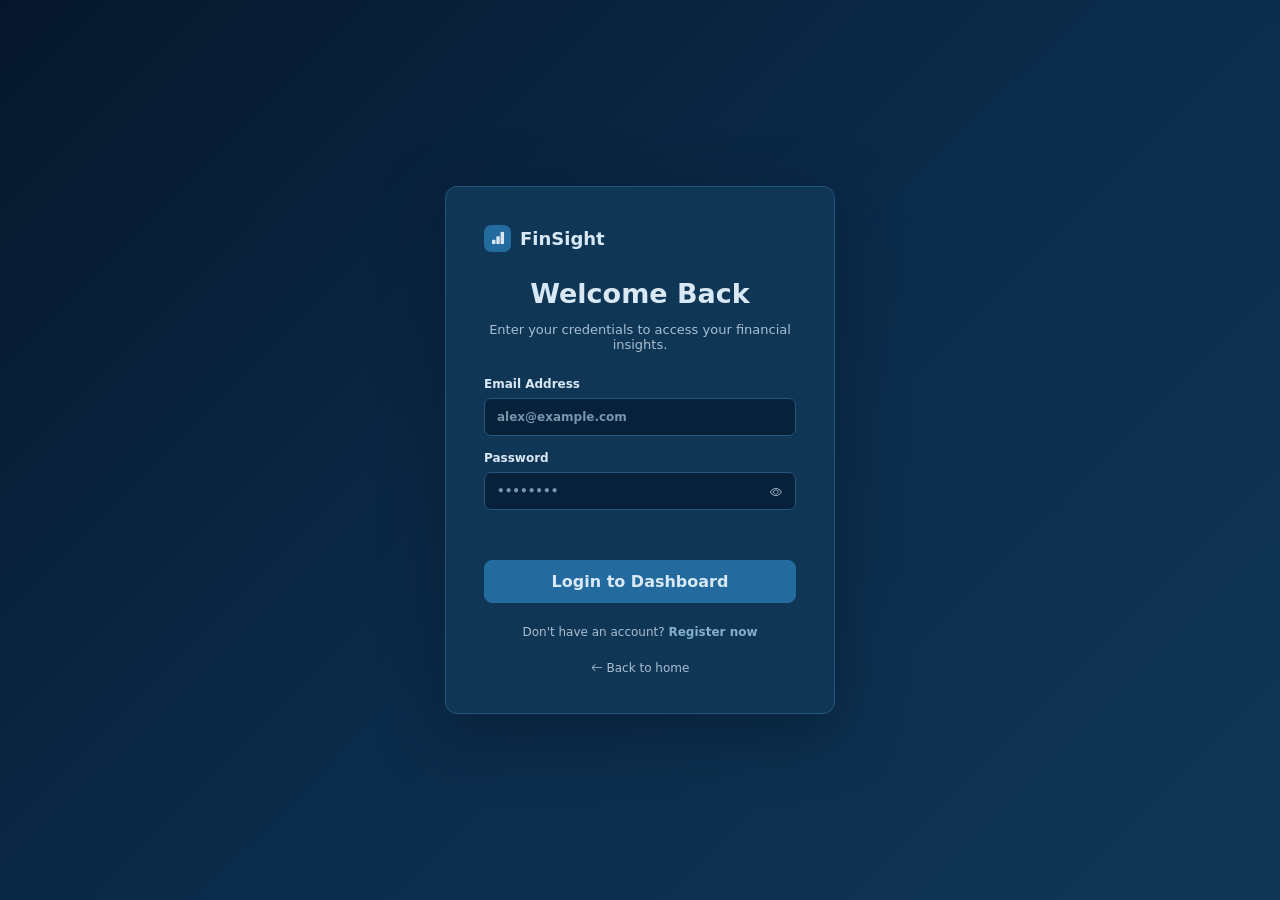
==== backend/src/main/resources/static/alerts.html @ 27ffef24 "Initial FinSight Project" ====
<!DOCTYPE html>
<!-- FinSight File Notes: Defines the alerts page. -->
<html lang="en">
<head><meta charset="UTF-8"><meta name="viewport" content="width=device-width, initial-scale=1.0"><title>Alerts | FinSight</title>
<link rel="stylesheet" href="https://cdn.jsdelivr.net/npm/bootstrap-icons@1.11.3/font/bootstrap-icons.min.css"><link rel="stylesheet" href="css/style.css"><link rel="stylesheet" href="css/responsive.css"></head>
<body class="app-page"><div id="appShell"></div><main class="app-main">
<div class="page-title-row"><div><span class="eyebrow">MONITORING</span><h1>Financial Alerts</h1><p>Important events detected by FinSight's monitoring agent.</p></div><button id="readAllAlerts" class="btn btn-light">Mark all as read</button></div>
<section id="alertPageList" class="alert-list"></section>
</main><div id="robotAlertMount"></div><script src="js/api.js"></script><script src="js/common.js"></script><script src="js/user-guide.js"></script><script src="js/alerts.js"></script><script>document.addEventListener("DOMContentLoaded",()=>window.FinSightAlerts?.initPage());</script></body></html>
---- backend/src/main/resources/static/css/style.css ----
/* FinSight File Notes: Contains the visual styling and responsive layout rules used by the FinSight web interface. */
:root{
  --ink:#171717;--muted:#777;--line:#e7e7e7;--soft:#f7f7f7;--purple:#2b7db5;
  --purple-dark:#236b9f;--white:#d9e8f5;--danger:#b42318;--warning:#b54708;--success:#027a48;
  --sidebar:250px;--radius:14px;
}
*{box-sizing:border-box}html{scroll-behavior:smooth}body{margin:0;font-family:Inter,ui-sans-serif,system-ui,-apple-system,BlinkMacSystemFont,"Segoe UI",sans-serif;color:var(--ink);background:#d9e8f5}a{text-decoration:none;color:inherit}button,input,select{font:inherit}button{cursor:pointer}
.brand{display:inline-flex;align-items:center;gap:9px;font-weight:800;font-size:18px}.brand.centered{justify-content:center;margin-bottom:22px}.brand-mark{display:grid;place-items:center;width:27px;height:27px;border-radius:7px;background:var(--ink);color:#d9e8f5;font-size:14px}
.btn{border:1px solid var(--line);border-radius:8px;padding:11px 17px;display:inline-flex;align-items:center;justify-content:center;gap:8px;font-weight:650;transition:.18s}.btn-dark{background:#171717;color:#d9e8f5;border-color:#171717}.btn-dark:hover{background:#333}.btn-light{background:#d9e8f5;color:#222}.btn-light:hover{background:#f5f5f5}.btn-sm{padding:7px 12px}.btn.full{width:100%}.text-link{font-weight:650;font-size:13px}.text-link:hover{text-decoration:underline}.muted{color:var(--muted)!important}.eyebrow{font-size:10px;letter-spacing:.12em;font-weight:800;color:#8b8b8b}
.landing-nav{height:70px;border-bottom:1px solid var(--line);display:flex;align-items:center;justify-content:space-between;padding:0 6%;position:sticky;top:0;background:rgba(255,255,255,.96);z-index:5}.landing-nav nav{display:flex;gap:26px;align-items:center;font-size:13px}.landing-nav nav>a:not(.btn):hover{text-decoration:underline}
.hero-section{max-width:1180px;margin:0 auto;padding:105px 30px 90px;display:grid;grid-template-columns:1fr 1fr;gap:70px;align-items:center}.hero-copy h1{font-size:60px;line-height:.98;letter-spacing:-.05em;margin:18px 0}.hero-copy h1 span{color:#2b7db5}.hero-copy p{max-width:560px;color:#666;font-size:16px;line-height:1.7}.hero-actions{display:flex;gap:18px;align-items:center;margin-top:28px}.hero-visual{display:flex;justify-content:center}.hero-preview{width:min(480px,100%);height:350px;border:1px solid #ddd;border-radius:20px;padding:25px;box-shadow:0 18px 55px rgba(0,0,0,.08);background:linear-gradient(180deg,#d9e8f5,#fafafa)}.preview-top{display:flex;justify-content:space-between;font-weight:800}.preview-dot{width:26px;height:26px;border-radius:50%;background:var(--purple)}.preview-line{height:9px;background:#ececec;border-radius:8px;margin:24px 0}.preview-line.wide{width:80%}.preview-grid{display:grid;grid-template-columns:repeat(3,1fr);gap:10px}.preview-card{border:1px solid #eee;border-radius:12px;padding:14px}.preview-card small{display:block;color:#999;font-size:10px}.preview-card strong{display:block;margin-top:8px;font-size:14px}.preview-chart{height:135px;margin-top:20px;border-bottom:2px solid #ddd;background:linear-gradient(165deg,transparent 48%,#222 49%,#222 51%,transparent 52%),linear-gradient(18deg,transparent 48%,#999 49%,#999 51%,transparent 52%);opacity:.45}
.section-block{padding:80px 6%;max-width:1280px;margin:auto}.light-section{max-width:none;background:#fafafa}.section-heading{max-width:650px;margin-bottom:34px}.section-heading h2{font-size:36px;letter-spacing:-.03em;margin:10px 0}.feature-grid,.steps-grid{display:grid;grid-template-columns:repeat(3,1fr);gap:18px}.feature-card,.step{border:1px solid var(--line);border-radius:14px;padding:28px;background:#d9e8f5}.feature-card i{font-size:22px}.feature-card h3,.step h3{margin:28px 0 8px}.feature-card p,.step p{color:#777;line-height:1.6;font-size:14px}.steps-grid{grid-template-columns:repeat(4,1fr)}.step span{font-weight:800;color:#999}.landing-footer{border-top:1px solid var(--line);padding:25px 6%;display:flex;justify-content:space-between;color:#888;font-size:12px}
.auth-page{min-height:100vh;background:#d9e8f5;display:grid;place-items:center}.auth-shell{width:100%;max-width:440px;padding:25px}.auth-card{border:1px solid var(--line);border-radius:12px;padding:38px;background:#d9e8f5}.auth-card h1{text-align:center;font-size:27px;margin:4px 0 8px}.auth-card>.muted{text-align:center;font-size:13px;margin-bottom:25px}.auth-card form{display:grid;gap:15px}.auth-card label,.form-stack label{display:grid;gap:7px;font-size:12px;font-weight:700}.auth-card input,.form-stack input,.form-stack select,.auth-card select{border:1px solid #ddd;border-radius:7px;padding:11px 12px;outline:none;background:#d9e8f5}.auth-card input:focus,.form-stack input:focus,.form-stack select:focus{border-color:#999;box-shadow:0 0 0 3px #f2f2f2}.password-wrap{position:relative}.password-wrap input{width:100%;padding-right:40px}.icon-btn{position:absolute;right:7px;top:6px;border:0;background:none;padding:7px;color:#777}.form-message{min-height:20px;font-size:12px;color:var(--danger)}.form-message.success{color:var(--success)}.auth-switch{text-align:center;font-size:12px;color:#777;margin:22px 0}.auth-switch a{font-weight:700;color:#222}.back-link{display:block;text-align:center;color:#777;font-size:12px}.legal-note{display:block;text-align:center;color:#aaa;line-height:1.5}
.app-page{background:#fafafa}.app-page .app-main{margin-left:var(--sidebar);padding:38px 42px 80px;min-height:100vh}.sidebar{position:fixed;left:0;top:0;bottom:0;width:var(--sidebar);background:#d9e8f5;border-right:1px solid var(--line);padding:24px 16px;z-index:20;display:flex;flex-direction:column}.sidebar-nav{margin-top:38px;display:grid;gap:5px}.sidebar-nav a{display:flex;align-items:center;gap:11px;padding:10px 11px;border-radius:7px;font-size:12px;color:#666}.sidebar-nav a:hover,.sidebar-nav a.active{background:#171717;color:#d9e8f5}.sidebar-bottom{margin-top:auto;display:grid;gap:8px}.sidebar-bottom button{border:0;background:none;text-align:left;color:#666;padding:10px;font-size:12px}.page-title-row{display:flex;align-items:flex-start;justify-content:space-between;gap:20px;margin-bottom:28px}.page-title-row h1{font-size:30px;letter-spacing:-.03em;margin:8px 0}.page-title-row p{margin:0;color:#777;font-size:13px}.setup-progress{width:190px;color:#888;font-size:10px}.setup-progress div{height:4px;background:#eee;border-radius:8px;margin-top:7px}.setup-progress b{display:block;width:33%;height:100%;background:#171717;border-radius:8px}
.metric-grid{display:grid;grid-template-columns:repeat(4,1fr);gap:14px;margin-bottom:18px}.metric-card{background:#d9e8f5;border:1px solid var(--line);border-radius:var(--radius);padding:19px}.metric-card span{display:block;color:#888;font-size:11px}.metric-card strong{display:block;font-size:23px;letter-spacing:-.02em;margin:9px 0}.metric-card small{font-size:10px;color:#aaa}.metric-grid.compact .metric-card strong{font-size:20px}
.dashboard-grid{display:grid;grid-template-columns:1fr 1fr;gap:18px;margin-bottom:18px}.report-grid{grid-template-columns:1.35fr .65fr}.panel{background:#d9e8f5;border:1px solid var(--line);border-radius:var(--radius);padding:21px;margin-bottom:18px}.panel-header{display:flex;justify-content:space-between;align-items:flex-start;gap:15px;margin-bottom:15px}.panel-header h2{font-size:16px;margin:0}.panel-header p{font-size:11px;margin:5px 0 0}.chart-wrap{height:270px}.donut-wrap{height:260px;display:flex;justify-content:center}.table-scroll{overflow:auto}table{width:100%;border-collapse:collapse;font-size:11px}th{text-align:left;color:#999;font-weight:650;border-bottom:1px solid var(--line);padding:10px}td{padding:12px 10px;border-bottom:1px solid #f0f0f0}.category-badge,.status-pill,.severity{display:inline-flex;padding:4px 7px;border-radius:999px;font-size:9px;font-weight:800;background:#f1f1f1}.status-pill.processing{color:#777}.status-pill.completed{color:var(--success);background:#ecfdf3}.status-pill.failed,.severity.critical{color:var(--danger);background:#fef3f2}.severity.high{color:#b54708;background:#163f60}.severity.medium{color:#b54708;background:#163f60}.severity.low{color:#667085;background:#f2f4f7}
.form-stack{max-width:920px}.form-section{display:grid;grid-template-columns:60px 1fr;gap:15px;background:#d9e8f5;border:1px solid var(--line);border-radius:var(--radius);padding:25px;margin-bottom:14px}.section-number{font-size:11px;font-weight:800;color:#aaa}.form-section h2{font-size:16px;margin:0 0 5px}.form-section p{font-size:12px;margin:0 0 20px}.form-grid{display:grid;grid-template-columns:1fr 1fr;gap:15px}.check-row{display:flex!important;grid-template-columns:none!important;align-items:flex-start;gap:10px;margin-top:18px}.check-row input{width:auto!important}.check-row small{display:block;color:#999;font-weight:400;margin-top:4px}.form-actions{display:flex;justify-content:flex-end;gap:10px;margin-top:18px}.upload-panel{background:#d9e8f5;border:1px solid var(--line);border-radius:var(--radius);padding:25px;margin-bottom:18px}.drop-zone{border:1px dashed #ccc;border-radius:12px;min-height:280px;display:grid;place-items:center;align-content:center;text-align:center;padding:30px}.drop-zone.dragover{background:#fafafa;border-color:#171717}.drop-zone>i{font-size:30px}.drop-zone h2{font-size:16px;margin:14px 0 5px}.drop-zone p{font-size:12px;color:#888;margin:3px}.file-button{margin-top:15px}.selected-file{font-weight:650!important;color:#222!important}.upload-info-grid{display:grid;grid-template-columns:repeat(3,1fr);gap:12px;margin-top:18px}.upload-info-grid div{background:#fafafa;border-radius:9px;padding:15px}.upload-info-grid span{display:block;color:#999;font-size:10px}.upload-info-grid strong{display:block;margin-top:5px;font-size:13px}
.progress-panel{background:#d9e8f5;border:1px solid var(--line);border-radius:var(--radius);padding:25px;margin-bottom:18px}.progress-heading{display:flex;justify-content:space-between;font-size:13px;margin-bottom:13px}.progress-bar{height:8px;background:#eee;border-radius:10px;overflow:hidden}.progress-bar b{display:block;width:0;height:100%;background:#171717;transition:width .5s}.progress-panel small{display:block;color:#999;font-size:9px;margin-top:11px;letter-spacing:.06em}.analysis-percent{font-size:30px;font-weight:800}.agent-grid{display:grid;grid-template-columns:repeat(3,1fr);gap:14px}.agent-card{background:#d9e8f5;border:1px solid var(--line);border-radius:12px;padding:18px;display:flex;gap:14px}.agent-card>i{font-size:18px}.agent-card h3{font-size:12px;margin:0 0 6px}.agent-card p{font-size:10px;color:#888;line-height:1.45;margin:0 0 12px}
.insight-list{display:grid;gap:10px}.insight-item{border-left:3px solid #171717;background:#fafafa;padding:13px 15px}.insight-item strong{display:block;font-size:12px}.insight-item p{font-size:11px;color:#777;margin:4px 0 0}.mini-list{display:grid;gap:9px}.mini-item{display:flex;gap:10px;padding:11px;border:1px solid #eee;border-radius:10px}.mini-item i{font-size:15px}.mini-item strong{font-size:11px}.mini-item p{font-size:10px;color:#777;margin:3px 0 0}
.subscription-list,.alert-list{display:grid;gap:10px}.subscription-item,.alert-item{display:flex;align-items:center;justify-content:space-between;gap:15px;border:1px solid #eee;border-radius:11px;padding:16px}.subscription-item .left,.alert-item .left{display:flex;gap:12px;align-items:center}.item-icon{width:34px;height:34px;border-radius:9px;background:#f4f4f4;display:grid;place-items:center}.subscription-item h3,.alert-item h3{font-size:12px;margin:0}.subscription-item p,.alert-item p{font-size:10px;color:#888;margin:4px 0 0}.item-value{text-align:right}.item-value strong{font-size:13px}.item-value small{display:block;color:#999;font-size:9px}
.recommendation-grid{display:grid;grid-template-columns:repeat(2,1fr);gap:15px}.recommendation-card{background:#d9e8f5;border:1px solid var(--line);border-radius:12px;padding:19px;min-height:145px;display:flex;flex-direction:column}.recommendation-card .top{display:flex;justify-content:space-between;gap:10px}.recommendation-card h3{font-size:13px;margin:13px 0 7px}.recommendation-card p{font-size:11px;color:#777;line-height:1.55;margin:0}.recommendation-card footer{margin-top:auto;padding-top:15px;color:#999;font-size:9px}
.robot-alert{position:fixed;right:25px;bottom:22px;width:285px;background:#d9e8f5;border:1px solid #ddd;border-radius:16px;box-shadow:0 16px 45px rgba(0,0,0,.15);z-index:50;padding:15px;display:flex;gap:12px;animation:robotIn .35s ease}.robot-avatar{width:43px;height:43px;flex:none;border-radius:13px;background:#171717;color:#d9e8f5;display:grid;place-items:center;font-size:21px}.robot-alert h3{font-size:12px;margin:2px 0 5px}.robot-alert p{font-size:10px;color:#777;margin:0 0 9px;line-height:1.4}.robot-actions{display:flex;gap:8px}.robot-actions button,.robot-actions a{font-size:9px;padding:6px 8px;border-radius:6px;border:1px solid #ddd;background:#d9e8f5;font-weight:700}.robot-actions a{background:#171717;color:#d9e8f5;border-color:#171717}.robot-close{position:absolute;right:8px;top:7px;border:0;background:none;color:#999}.robot-badge{position:absolute;right:-5px;top:-6px;background:#2b7db5;color:#d9e8f5;border-radius:999px;min-width:18px;height:18px;display:grid;place-items:center;font-size:9px;font-weight:800}
.guide-overlay{position:fixed;inset:0;background:rgba(0,0,0,.42);z-index:80;display:grid;place-items:center;padding:20px}.guide-modal{background:#d9e8f5;width:min(520px,100%);border-radius:16px;padding:27px}.guide-modal h2{margin:0 0 6px;font-size:20px}.guide-modal p{font-size:12px;color:#777;line-height:1.6}.guide-step{display:none}.guide-step.active{display:block}.guide-number{font-size:10px;color:#999;font-weight:800;letter-spacing:.1em}.guide-actions{display:flex;justify-content:space-between;margin-top:20px}.guide-actions button{border:1px solid #ddd;border-radius:7px;background:#d9e8f5;padding:9px 13px;font-weight:650}.guide-actions .primary{background:#171717;color:#d9e8f5;border-color:#171717}
@keyframes robotIn{from{opacity:0;transform:translateY(15px)}to{opacity:1;transform:none}}

.hidden{display:none!important}

/* Validation and setup improvements */
.field-help{font-size:10px;color:#999;font-weight:400;line-height:1.4}
.password-strength{margin-top:2px}.password-strength-top{display:flex;justify-content:space-between;align-items:center;margin-bottom:5px}.password-strength-top small{font-size:10px;color:#999}.password-strength-top strong{font-size:10px}.password-strength-track{height:5px;background:#eee;border-radius:999px;overflow:hidden}.password-strength-track b{display:block;width:0;height:100%;background:#171717;transition:width .2s}.password-requirements{display:grid;grid-template-columns:1fr 1fr;gap:5px 10px;margin-top:8px}.password-requirements span{font-size:10px;color:#999;font-weight:500}.password-requirements span.valid{color:var(--success)}.password-requirements i{margin-right:4px}.profile-section>p{font-size:11px;margin:-5px 0 16px}.setup-lock-note{display:flex;gap:8px;align-items:flex-start;padding:10px;color:#999;font-size:10px;line-height:1.45;border-top:1px solid #eee;border-bottom:1px solid #eee;margin-bottom:8px}.setup-lock-note i{margin-top:2px}.route-checking .app-main{visibility:hidden}.route-checking .sidebar{visibility:hidden}.file-validation{display:grid;grid-template-columns:repeat(3,1fr);gap:9px;margin-top:14px}.validation-check{display:grid;grid-template-columns:auto 1fr;column-gap:8px;align-items:center;border:1px solid #eee;border-radius:9px;padding:10px;background:#fafafa}.validation-check i{grid-row:span 2;color:#999}.validation-check span{font-size:10px;color:#777}.validation-check strong{font-size:10px;color:#999;font-weight:700}.validation-check.valid{border-color:#ccebd9;background:#f4fcf7}.validation-check.valid i,.validation-check.valid strong{color:var(--success)}.validation-check.invalid{border-color:#f1cccc;background:#163f60}.validation-check.invalid i,.validation-check.invalid strong{color:var(--danger)}.validation-check.pending strong{color:#777}.btn:disabled{opacity:.55;cursor:not-allowed}
.guide-modal{max-height:calc(100vh - 40px);overflow:auto}.guide-field{display:inline-flex;background:#f4f4f4;border-radius:999px;padding:6px 9px;margin:4px 0 12px;font-size:10px;font-weight:800;color:#555}.guide-tip{display:flex;gap:8px;align-items:flex-start;background:#fafafa;border:1px solid #eee;border-radius:10px;padding:11px;font-size:10px;color:#666;line-height:1.5}.guide-tip i{color:var(--purple);margin-top:1px}.guide-modal p{margin:0 0 12px}

.analysis-hidden{display:none!important}.analysis-pending-panel{margin-top:20px}.analysis-pending-panel h2{margin:4px 0 8px}.analysis-pending-panel .muted{margin:0;line-height:1.6}

:root{--accent:#2b7db5;--accent-dark:#236b9f;--accent-soft:#163f60}
.sidebar-nav a:hover,.sidebar-nav a.active{background:var(--accent);color:#d9e8f5}.btn-dark{background:var(--accent);border-color:var(--accent)}.btn-dark:hover{background:var(--accent-dark);border-color:var(--accent-dark)}.text-link,.auth-switch a,.hero-copy h1 span{color:var(--accent)}.auth-card input:focus,.form-stack input:focus,.form-stack select:focus{border-color:var(--accent);box-shadow:0 0 0 3px var(--accent-soft)}.drop-zone.dragover{background:var(--accent-soft);border-color:var(--accent)}.progress-bar b{background:var(--accent)}
.robot-alert{position:fixed;right:24px;bottom:24px;width:min(390px,calc(100vw - 32px));display:flex;gap:12px;align-items:flex-start;background:#d9e8f5;border:1px solid #ddd;border-radius:16px;padding:16px;box-shadow:0 18px 60px rgba(0,0,0,.2);z-index:7000}.robot-avatar{width:42px;height:42px;flex:0 0 42px;border-radius:50%;display:grid;place-items:center;background:var(--accent-soft);color:var(--accent);font-size:20px}.robot-copy h3{font-size:14px;margin:1px 0 4px}.robot-copy p{font-size:11px;color:#777;margin:0 0 10px}.robot-actions{display:flex;gap:14px;align-items:center}.robot-actions a{font-size:11px;font-weight:800;color:var(--accent)}.robot-actions button{border:0;background:none;padding:0;font-size:11px;color:#777}.robot-close{position:absolute;right:8px;top:6px;border:0;background:none;color:#888;font-size:20px;line-height:1}.robot-badge{position:absolute;right:10px;top:-8px;min-width:21px;height:21px;border-radius:50%;display:grid;place-items:center;background:var(--danger);color:#d9e8f5;font-size:9px;font-weight:800}

/* FinSight dark-blue and light-blue interface */
:root{--app-navy:#08264a;--app-blue:#dff0ff;--app-blue-strong:#b9dcfb;--panel-blue:#f7fbff;--ink:#10243e;--muted:#5f7187;--line:#cfe0ef;--soft:#eef7ff;--accent:#2563eb;--accent-dark:#1d4ed8;--accent-soft:#eaf3ff}
body{background:#dff0ff;color:var(--ink)}
body.app-page{background:linear-gradient(135deg,#08264a 0%,#0e3a68 34%,#b9dcfb 100%);background-attachment:fixed}
.app-page .app-main{background:linear-gradient(180deg,rgba(223,240,255,.94),rgba(241,248,255,.98));border-top-left-radius:28px;min-height:100vh}
.sidebar{background:linear-gradient(180deg,#061d3a 0%,#0b3158 100%);border-right:1px solid #174a78;box-shadow:8px 0 28px rgba(3,23,45,.18)}
.sidebar .brand{color:#d9e8f5}.sidebar .brand-mark{background:#dff0ff;color:#08264a}
.sidebar-nav a{color:#c9def3}.sidebar-nav a:hover,.sidebar-nav a.active{background:#1d5fa8;color:#d9e8f5}
.sidebar-bottom button{color:#c9def3}.sidebar-bottom button:hover{color:#d9e8f5}
.metric-card,.panel,.form-section,.upload-panel{background:rgba(255,255,255,.96);border-color:#cfe0ef;box-shadow:0 8px 24px rgba(8,38,74,.07)}
.page-title-row p,.panel-header p{color:#5f7187}.eyebrow{color:#35658d}
.btn-dark{background:#145aa3;border-color:#145aa3}.btn-dark:hover{background:#0d467f;border-color:#0d467f}.btn-light{background:#f7fbff;color:#163b61;border-color:#b9d4ea}.btn-light:hover{background:#e5f3ff}
.text-link,.auth-switch a,.hero-copy h1 span{color:#145aa3}
.auth-page{background:linear-gradient(135deg,#08264a,#b9dcfb)}
.auth-card{background:rgba(255,255,255,.97);border-color:#cfe0ef;box-shadow:0 18px 60px rgba(4,27,52,.22)}
.guide-overlay{position:fixed;inset:0;background:rgba(3,25,50,.58);z-index:8000;display:grid;place-items:center;padding:20px}
.guide-modal{background:#fafdff;width:min(560px,100%);border:1px solid #b9d4ea;border-radius:18px;padding:25px;box-shadow:0 24px 70px rgba(3,25,50,.3);max-height:calc(100vh - 40px);overflow:auto}
.guide-header{display:flex;justify-content:space-between;gap:20px;align-items:flex-start}.guide-header h2{margin:7px 0 0;font-size:21px;line-height:1.25}.guide-close{border:0;background:transparent;color:#5f7187;font-size:24px;line-height:1;padding:0 3px}.guide-close:hover{color:#0b3158}
.guide-progress{display:flex;gap:6px;margin:20px 0 17px}.guide-progress span{height:5px;flex:1;border-radius:999px;background:#cfe0ef}.guide-progress span.active{background:#145aa3}.guide-description{font-size:13px;line-height:1.7;color:#526a82;margin:0 0 15px}.guide-tip{display:flex;gap:9px;align-items:flex-start;background:#eaf4ff;border:1px solid #c8e0f5;border-radius:11px;padding:12px;font-size:11px;color:#46627e;line-height:1.5}.guide-tip i{color:#145aa3;margin-top:1px}.guide-actions{display:flex;justify-content:space-between;align-items:center;gap:12px;margin-top:22px}.guide-actions>div{display:flex;gap:8px}.guide-actions button{border:1px solid #b9d4ea;border-radius:8px;background:#d9e8f5;color:#244765;padding:9px 14px;font-weight:650}.guide-actions button:disabled{opacity:.45;cursor:not-allowed}.guide-actions .primary{background:#145aa3;color:#d9e8f5;border-color:#145aa3}.guide-actions .primary:hover{background:#0d467f}.guide-actions .secondary:hover{background:#edf7ff}
.robot-alert{border-color:#b9d4ea;background:#fafdff;box-shadow:0 18px 60px rgba(3,25,50,.22)}.robot-avatar{background:#e4f2ff;color:#145aa3}.robot-actions a{color:#145aa3}.robot-actions a:hover{text-decoration:underline}
@media(max-width:700px){.app-page .app-main{border-top-left-radius:20px}.guide-modal{padding:21px}.guide-actions{align-items:stretch}.guide-actions>div{flex-wrap:wrap;justify-content:flex-end}}

/* ============================================================
   FinSight Final Dark-Blue Interface
   No sky-blue, purple, white or black UI backgrounds.
   ============================================================ */
:root{
  --navy-950:#06172b;
  --navy-900:#08213b;
  --navy-850:#0b2b4a;
  --navy-800:#103656;
  --blue-700:#1b527d;
  --blue-600:#236b9f;
  --blue-500:#2b7db5;
  --blue-300:#82afd0;
  --blue-100:#d4e5f2;
  --text-main:#d9e8f5;
  --text-soft:#a8bfd2;
  --border-blue:#24557a;
  --accent:#2b7db5;
  --accent-dark:#236b9f;
  --accent-soft:#163f60;
  --ink:#d9e8f5;
  --muted:#a8bfd2;
  --line:#24557a;
  --soft:#103656;
}

html,body{background:var(--navy-900)!important;color:var(--text-main)!important}
body{min-height:100vh}

/* Landing / front page */
.landing-page{background:linear-gradient(135deg,var(--navy-950) 0%,var(--navy-900) 52%,var(--navy-800) 100%)!important;color:var(--text-main)!important}
.landing-nav{background:var(--navy-950)!important;border-bottom:1px solid var(--border-blue)!important;color:var(--text-main)!important}
.landing-nav nav>a:not(.btn){color:var(--text-soft)!important}
.landing-nav nav>a:not(.btn):hover{color:var(--text-main)!important}
.brand{color:var(--text-main)!important}
.brand-mark{background:var(--blue-600)!important;color:var(--text-main)!important}
.hero-section{color:var(--text-main)}
.hero-copy h1{color:var(--text-main)!important}
.hero-copy h1 span{color:var(--blue-300)!important}
.hero-copy p,.section-heading p,.feature-card p,.step p{color:var(--text-soft)!important}
.eyebrow{color:var(--blue-300)!important}
.hero-preview{background:linear-gradient(145deg,var(--navy-850),var(--navy-800))!important;border-color:var(--border-blue)!important;box-shadow:0 18px 55px rgba(6,23,43,.5)!important}
.preview-top,.preview-card strong{color:var(--text-main)!important}
.preview-card{background:var(--navy-900)!important;border-color:var(--border-blue)!important}
.preview-card small{color:var(--text-soft)!important}
.preview-line{background:var(--blue-700)!important}
.preview-dot{background:var(--blue-500)!important}
.preview-chart{border-bottom-color:var(--blue-500)!important}
.section-block{background:transparent!important;color:var(--text-main)!important}
.light-section{background:var(--navy-850)!important}
.feature-card,.step{background:var(--navy-800)!important;border-color:var(--border-blue)!important;color:var(--text-main)!important}
.feature-card h3,.step h3{color:var(--text-main)!important}
.feature-card i{color:var(--blue-300)!important}
.landing-footer{background:var(--navy-950)!important;border-top-color:var(--border-blue)!important;color:var(--text-soft)!important}

/* Authentication */
.auth-page{background:linear-gradient(135deg,var(--navy-950),var(--navy-850),var(--navy-800))!important;color:var(--text-main)!important}
.auth-card{background:var(--navy-800)!important;border-color:var(--border-blue)!important;box-shadow:0 18px 60px rgba(6,23,43,.55)!important;color:var(--text-main)!important}
.auth-card h1{color:var(--text-main)!important}
.auth-card>.muted,.auth-switch,.legal-note,.back-link{color:var(--text-soft)!important}
.auth-card label,.form-stack label{color:var(--text-main)!important}
.auth-card input,.form-stack input,.form-stack select,.auth-card select{background:var(--navy-900)!important;color:var(--text-main)!important;border-color:var(--border-blue)!important}
.auth-card input::placeholder,.form-stack input::placeholder{color:#7895ad!important}
.icon-btn{color:var(--text-soft)!important}
.btn-dark{background:var(--blue-600)!important;border-color:var(--blue-600)!important;color:var(--text-main)!important}
.btn-dark:hover{background:var(--blue-700)!important;border-color:var(--blue-700)!important}
.btn-light{background:var(--navy-850)!important;color:var(--text-main)!important;border-color:var(--border-blue)!important}
.btn-light:hover{background:var(--navy-800)!important}
.text-link,.auth-switch a{color:var(--blue-300)!important}

/* Application shell */
body.app-page{background:linear-gradient(135deg,var(--navy-950) 0%,var(--navy-900) 45%,var(--navy-850) 100%)!important;background-attachment:fixed!important}
.app-page .app-main{background:linear-gradient(180deg,var(--navy-900),var(--navy-850))!important;color:var(--text-main)!important;border-top-left-radius:28px;min-height:100vh}
.sidebar{background:linear-gradient(180deg,var(--navy-950),var(--navy-900))!important;border-right:1px solid var(--border-blue)!important;box-shadow:8px 0 28px rgba(6,23,43,.45)!important}
.sidebar .brand{color:var(--text-main)!important}
.sidebar .brand-mark{background:var(--blue-600)!important;color:var(--text-main)!important}
.sidebar-nav a{color:var(--text-soft)!important}
.sidebar-nav a:hover,.sidebar-nav a.active{background:var(--blue-700)!important;color:var(--text-main)!important}
.sidebar-bottom button{color:var(--text-soft)!important}
.sidebar-bottom button:hover{color:var(--text-main)!important}
.setup-lock-note{color:var(--text-soft)!important;border-color:var(--border-blue)!important}
.page-title-row h1,.panel-header h2,.metric-card strong,.metric-card span,.metric-card small{color:var(--text-main)!important}
.page-title-row p,.panel-header p,.muted{color:var(--text-soft)!important}
.metric-card,.panel,.form-section,.upload-panel,.recommendation-card{background:var(--navy-800)!important;border-color:var(--border-blue)!important;box-shadow:0 8px 24px rgba(6,23,43,.3)!important;color:var(--text-main)!important}
.form-section h2,.form-section h3,.upload-panel h2,.upload-panel h3{color:var(--text-main)!important}
table{color:var(--text-main)!important}
th{color:var(--text-soft)!important;border-bottom-color:var(--border-blue)!important}
td{border-bottom-color:#1a4566!important;color:var(--text-main)!important}
.category-badge,.status-pill,.severity{border-color:var(--border-blue)!important}
.insight-item,.mini-item,.subscription-item,.alert-item{background:var(--navy-850)!important;border-color:var(--border-blue)!important;color:var(--text-main)!important}
.insight-item p,.mini-item p,.subscription-item p,.alert-item p,.recommendation-card p{color:var(--text-soft)!important}
.item-icon{background:var(--navy-800)!important;color:var(--blue-300)!important}
.drop-zone{background:var(--navy-850)!important;border-color:var(--border-blue)!important;color:var(--text-main)!important}
.drop-zone.dragover{background:var(--navy-800)!important;border-color:var(--blue-500)!important}
.validation-check{background:var(--navy-850)!important;border-color:var(--border-blue)!important}
.validation-check span,.validation-check strong{color:var(--text-soft)!important}
.progress-bar{background:var(--navy-850)!important}
.progress-bar b{background:var(--blue-500)!important}

/* User Guide */
.guide-overlay{background:rgba(6,23,43,.86)!important}
.guide-modal{background:var(--navy-800)!important;border-color:var(--border-blue)!important;color:var(--text-main)!important;box-shadow:0 24px 70px rgba(6,23,43,.6)!important}
.guide-header h2,.guide-modal h2{color:var(--text-main)!important}
.guide-close{color:var(--text-soft)!important}
.guide-progress span{background:var(--blue-700)!important}
.guide-progress span.active{background:var(--blue-500)!important}
.guide-description{color:var(--text-soft)!important}
.guide-tip{background:var(--navy-850)!important;border-color:var(--border-blue)!important;color:var(--text-soft)!important}
.guide-tip i{color:var(--blue-300)!important}
.guide-actions button{background:var(--navy-850)!important;border-color:var(--border-blue)!important;color:var(--text-main)!important}
.guide-actions .primary{background:var(--blue-600)!important;border-color:var(--blue-600)!important;color:var(--text-main)!important}
.guide-actions .primary:hover{background:var(--blue-700)!important}

/* Robot alert */
.robot-alert{right:28px!important;bottom:28px!important;width:min(440px,calc(100vw - 40px))!important;min-height:112px!important;background:var(--navy-800)!important;border:1px solid var(--blue-600)!important;border-radius:16px!important;color:var(--text-main)!important;box-shadow:0 20px 60px rgba(6,23,43,.65)!important;z-index:10000!important;overflow:visible!important}
.robot-avatar{background:var(--blue-700)!important;color:var(--text-main)!important;width:46px!important;height:46px!important;flex:0 0 46px!important}
.robot-copy{min-width:0;flex:1}
.robot-copy h3{color:var(--text-main)!important}
.robot-copy p{color:var(--text-soft)!important}
.robot-actions a{color:var(--blue-300)!important}
.robot-actions button{color:var(--text-soft)!important}
.robot-close{color:var(--text-soft)!important}
.robot-badge{background:var(--blue-600)!important;color:var(--text-main)!important}

/* Remove any remaining theme popover if an old browser cache renders it. */

@media(max-width:700px){
  .app-page .app-main{border-top-left-radius:20px}
  .robot-alert{right:16px!important;bottom:16px!important;width:calc(100vw - 32px)!important}
}


/* Final readability and form-control refinements */
input[type="number"]{color-scheme:dark}
/* The native number spinner is removed so no bright white arrows clash with the dark-blue form fields. */
input[type="number"]::-webkit-inner-spin-button,
input[type="number"]::-webkit-outer-spin-button{
  -webkit-appearance:none;
  appearance:none;
  margin:0;
}
input[type="number"]{-moz-appearance:textfield}

/* Keep all primary text, labels, helper text and form values readable on dark-blue surfaces. */
.app-page label,.app-page .form-stack label{color:var(--text-main)!important}
.app-page .field-help,.app-page .form-stack small,.app-page .check-row small{color:var(--text-soft)!important}
.app-page input,.app-page select,.app-page textarea{color:var(--text-main)!important}
.app-page input::placeholder,.app-page textarea::placeholder{color:#7895ad!important;opacity:1}
.app-page option{background:var(--navy-900);color:var(--text-main)}
.form-message{color:var(--text-soft)!important}
.form-message.success{color:#8fc9ad!important}

/* First-login authentication wording */
.auth-card h1{color:var(--text-main)!important}


/* Final robot-alert visibility fix */
#robotAlertMount{position:relative;z-index:10001}
.robot-alert{box-sizing:border-box!important;max-height:calc(100vh - 32px)!important;overflow:auto!important;align-items:flex-start!important}
.robot-copy{overflow:visible!important;word-break:normal!important;overflow-wrap:anywhere!important;padding-right:24px!important}
.robot-copy h3,.robot-copy p,.robot-actions{visibility:visible!important;opacity:1!important}
.robot-actions{flex-wrap:wrap!important}
.robot-actions a,.robot-actions button{white-space:nowrap!important}

/* Keep secondary buttons within the dark-blue visual system. */
.btn-light{background:var(--navy-850)!important;color:var(--text-main)!important;border-color:var(--border-blue)!important}
.btn-light:hover{background:var(--navy-800)!important;color:var(--text-main)!important}

/* ============================================================
   FinSight v10 - final dark-blue readability pass
   Keep all application surfaces in dark/medium-dark blue and
   ensure text never falls back to black or white-on-white.
   ============================================================ */

/* Core application surfaces */
body.app-page,
.app-page .app-main,
.metric-card,
.panel,
.form-section,
.upload-panel,
.progress-panel,
.agent-card,
.recommendation-card,
.insight-item,
.mini-item,
.subscription-item,
.alert-item,
.upload-info-grid div,
.validation-check,
.drop-zone,
.guide-modal {
  background: var(--navy-800) !important;
  color: var(--text-main) !important;
}

.app-page .app-main {
  background: linear-gradient(180deg, var(--navy-900), var(--navy-850)) !important;
}

/* All common text inside dark surfaces */
.app-page h1,
.app-page h2,
.app-page h3,
.app-page h4,
.app-page h5,
.app-page p,
.app-page span,
.app-page label,
.app-page strong,
.app-page small,
.app-page td,
.app-page th,
.app-page li,
.app-page .form-section p,
.app-page .agent-card p,
.app-page .drop-zone p,
.app-page .upload-info-grid span,
.app-page .upload-info-grid strong {
  color: var(--text-main) !important;
}

.app-page .page-title-row p,
.app-page .panel-header p,
.app-page .muted,
.app-page .field-help,
.app-page .form-stack small,
.app-page .check-row small,
.app-page .progress-panel small,
.app-page .agent-card p,
.app-page .drop-zone p,
.app-page .upload-info-grid span,
.app-page .metric-card small,
.app-page .subscription-item p,
.app-page .alert-item p,
.app-page .recommendation-card p,
.app-page .insight-item p,
.app-page .mini-item p,
.app-page .item-value small {
  color: var(--text-soft) !important;
}

/* Form controls */
.app-page input,
.app-page select,
.app-page textarea,
.app-page .upload-info-grid input,
.app-page .upload-info-grid select {
  background: var(--navy-900) !important;
  color: var(--text-main) !important;
  border-color: var(--border-blue) !important;
}

.app-page input::placeholder,
.app-page textarea::placeholder {
  color: #7895ad !important;
  opacity: 1 !important;
}

.app-page option {
  background: var(--navy-900) !important;
  color: var(--text-main) !important;
}

/* Analysis page cards/statuses */
.analysis-percent,
.progress-heading strong,
.progress-heading span,
.agent-card h3,
.agent-card > i {
  color: var(--text-main) !important;
}

.agent-card > i,
.drop-zone > i,
.item-icon i {
  color: var(--blue-300) !important;
}

.progress-bar {
  background: var(--navy-900) !important;
  border: 1px solid var(--border-blue) !important;
}
.progress-bar b {
  background: var(--blue-500) !important;
}

.status-pill,
.category-badge,
.severity {
  background: var(--navy-900) !important;
  color: var(--text-main) !important;
  border: 1px solid var(--border-blue) !important;
}
.status-pill.completed,
.status-pill.processing,
.status-pill.failed,
.severity.critical,
.severity.high,
.severity.medium,
.severity.low {
  background: var(--navy-900) !important;
  color: var(--text-main) !important;
}

/* Upload page */
.drop-zone {
  border-color: var(--blue-600) !important;
}
.drop-zone.dragover {
  background: var(--navy-850) !important;
  border-color: var(--blue-300) !important;
}
.selected-file {
  color: var(--text-main) !important;
}
.validation-check span,
.validation-check strong {
  color: var(--text-main) !important;
}

/* Tables and links */
table,
tbody,
thead,
tr {
  background: transparent !important;
}
th,
td {
  color: var(--text-main) !important;
  border-bottom-color: var(--border-blue) !important;
}
.text-link {
  color: var(--blue-300) !important;
}

/* Buttons: no white/black button surfaces */
.btn-dark,
.btn-light,
.guide-actions button,
.guide-actions .primary {
  background: var(--blue-600) !important;
  color: var(--text-main) !important;
  border-color: var(--blue-600) !important;
}
.btn-dark:hover,
.btn-light:hover,
.guide-actions button:hover,
.guide-actions .primary:hover {
  background: var(--blue-700) !important;
  color: var(--text-main) !important;
}

/* User guide */
.guide-overlay {
  background: rgba(6, 23, 43, .92) !important;
}
.guide-tip {
  background: var(--navy-850) !important;
  border-color: var(--border-blue) !important;
  color: var(--text-soft) !important;
}
.guide-tip span,
.guide-description {
  color: var(--text-soft) !important;
}
.guide-close {
  color: var(--text-soft) !important;
}

/* Robot alert uses an alert icon, not a robot icon */
.robot-alert {
  background: var(--navy-800) !important;
  color: var(--text-main) !important;
  border-color: var(--blue-600) !important;
}
.robot-avatar {
  background: var(--blue-700) !important;
  color: var(--text-main) !important;
}
.robot-copy h3 {
  color: var(--text-main) !important;
}
.robot-copy p,
.robot-actions button {
  color: var(--text-soft) !important;
}
.robot-actions a {
  color: var(--blue-300) !important;
}
.robot-close {
  color: var(--text-main) !important;
}

/* Chart.js uses black by default; use the FinSight text palette. */

/* FinSight v11 - colourful charts and comfortable category/alert spacing */
.dashboard-grid .panel:has(#categoryChart),
.report-grid .panel:has(#reportCategory){min-height:390px}
.donut-wrap{height:350px!important;min-height:350px!important;padding:8px 18px 22px!important;align-items:center}
#categoryChart,#reportCategory{max-width:100%!important;max-height:330px!important}
.robot-alert{width:min(470px,calc(100vw - 40px))!important;min-height:145px!important;padding:20px!important;gap:15px!important}
.robot-copy{padding-right:30px!important}
.robot-copy h3{font-size:15px!important;line-height:1.35!important;margin-bottom:7px!important}
.robot-copy p{font-size:12px!important;line-height:1.55!important;margin-bottom:14px!important}
.robot-actions{gap:12px!important;flex-wrap:wrap!important}
.robot-actions a,.robot-actions button{font-size:11px!important;padding:7px 10px!important}
@media(max-width:700px){.dashboard-grid .panel:has(#categoryChart),.report-grid .panel:has(#reportCategory){min-height:370px}.donut-wrap{height:330px!important;min-height:330px!important}.robot-alert{width:calc(100vw - 32px)!important;min-height:150px!important}}


.monthly-budget-grid{display:grid;grid-template-columns:repeat(3,minmax(0,1fr));gap:14px;margin:18px 0}.monthly-budget-item{display:flex;flex-direction:column;gap:7px}.monthly-budget-item span{font-size:12px;font-weight:700;color:var(--text-muted,#9fb0c8)}.monthly-budget-item input{width:100%}@media(max-width:800px){.monthly-budget-grid{grid-template-columns:repeat(2,minmax(0,1fr))}}@media(max-width:520px){.monthly-budget-grid{grid-template-columns:1fr}}


/* First-login user guide announcement */
.guide-announcement-overlay{
  position:fixed;inset:0;display:grid;place-items:center;padding:20px;
  background:rgba(6,23,43,.88);z-index:12000;
  font-family:inherit;
}
.guide-announcement{
  position:relative;width:min(520px,100%);padding:28px;border-radius:18px;
  background:var(--navy-800);border:1px solid var(--border-blue);
  color:var(--text-main);box-shadow:0 24px 70px rgba(6,23,43,.7);
  font-family:inherit;
}
.guide-announcement h2{margin:8px 36px 10px 0;font-size:22px;line-height:1.25;color:var(--text-main);}
.guide-announcement p{margin:0;color:var(--text-soft);font-size:13px;line-height:1.65;}
.guide-announcement-close{position:absolute;top:14px;right:16px;border:0;background:transparent;color:var(--text-soft);font-size:25px;line-height:1;font-family:inherit;}
.guide-announcement-actions{display:flex;gap:10px;flex-wrap:wrap;margin-top:22px;}
.guide-announcement-actions .btn{font-family:inherit;}
.monthly-budget-item input[type="text"]{font-variant-numeric:tabular-nums;}


.recommendation-criteria .criteria-grid{display:grid;grid-template-columns:repeat(2,minmax(0,1fr));gap:12px}.recommendation-criteria .criteria-grid>div{background:var(--navy-850);border:1px solid var(--border-blue);border-radius:11px;padding:14px}.recommendation-criteria .criteria-grid strong{display:block;color:var(--text-main);font-size:12px;margin-bottom:5px}.recommendation-criteria .criteria-grid p{margin:0;color:var(--text-soft);font-size:11px;line-height:1.55}@media(max-width:700px){.recommendation-criteria .criteria-grid{grid-template-columns:1fr}}

/* Consistent FinSight typography for monthly-budget controls. */
#budgetYear,
#budgetYear option,
.monthly-budget-item,
.monthly-budget-item span,
.monthly-budget-item input,
#budgetMessage {
  font-family: inherit !important;
}

#budgetYear,
.monthly-budget-item input {
  font-size: 12px !important;
  font-weight: 600;
  color: var(--text-main) !important;
  background: var(--navy-850) !important;
  border: 1px solid var(--border-blue) !important;
  border-radius: 8px;
}

#budgetYear {
  min-height: 40px;
  padding: 9px 12px;
  outline: none;
}

#budgetYear:focus,
.monthly-budget-item input:focus {
  border-color: var(--blue-500) !important;
  box-shadow: 0 0 0 3px rgba(43,125,181,.15) !important;
}

.monthly-budget-item span {
  color: var(--text-soft) !important;
  font-size: 12px !important;
  font-weight: 700 !important;
  letter-spacing: 0 !important;
}

.monthly-budget-item input {
  min-height: 40px;
  padding: 9px 12px;
  font-weight: 650 !important;
  font-variant-numeric: tabular-nums;
}

.monthly-budget-item input::placeholder {
  color: var(--muted) !important;
  opacity: 1;
}

/* User-guide announcement: use exactly the application typography and controls. */
.guide-announcement,
.guide-announcement * {
  font-family: inherit !important;
}
.guide-announcement .eyebrow {
  color: var(--blue-300) !important;
}
.guide-announcement h2 {
  color: var(--text-main) !important;
}
.guide-announcement p {
  color: var(--text-soft) !important;
}
.guide-announcement-actions .btn {
  min-height: 40px;
  padding: 9px 14px;
  border-radius: 8px;
}

/* Dashboard comparison analysis */
.comparison-list{display:flex;flex-direction:column;gap:14px}.comparison-metrics{display:grid;grid-template-columns:repeat(2,minmax(0,1fr));gap:10px}.comparison-stat{background:var(--navy-850);border:1px solid var(--border-blue);border-radius:10px;padding:12px}.comparison-stat span{display:block;color:var(--text-soft);font-size:10px;margin-bottom:5px}.comparison-stat strong{color:var(--text-main);font-size:15px}.comparison-detail{border-top:1px solid var(--border-blue);padding-top:12px}.comparison-detail>strong{font-size:11px;color:var(--text-main)}.comparison-detail ul{margin:8px 0 0;padding-left:18px}.comparison-detail li{color:var(--text-soft);font-size:10px;line-height:1.55;margin:4px 0}.comparison-chart{height:320px!important}.comparison-chart.tall{height:360px!important}

/* Keep the report spending-mix legend readable when there are many categories. */
.report-grid .panel:has(#reportCategory){min-height:500px!important}.report-grid .panel:has(#reportCategory) .donut-wrap{height:440px!important;min-height:440px!important;align-items:center}.report-grid .panel:has(#reportCategory) #reportCategory{max-height:380px!important}

/* Recommendation basis badge sits beside HIGH/MEDIUM/LOW. */
.recommendation-badges{display:flex;align-items:center;gap:7px;flex-wrap:wrap}.recommendation-basis{display:inline-flex;align-items:center;gap:4px;padding:4px 7px;border-radius:999px;font-size:9px;font-weight:800;background:var(--blue-900);color:var(--blue-200);border:1px solid var(--border-blue)}

/* Monthly transaction accordions. */
.transaction-collapse-actions{display:flex;gap:8px;flex-wrap:wrap;justify-content:flex-end}.transaction-group-row td{padding:0!important;border-bottom:1px solid var(--border-blue)!important;background:var(--navy-900)}.transaction-group-toggle{width:100%;display:flex;align-items:center;gap:9px;border:0;background:transparent;color:var(--text-main);padding:12px 10px;text-align:left;font:inherit}.transaction-group-toggle span{margin-left:auto;color:var(--text-soft);font-size:10px}.transaction-group-toggle strong{font-size:11px}.transaction-group-body td{padding:0!important;border-bottom:1px solid var(--border-blue)!important}.transaction-group-body.collapsed{display:none}.nested-transaction-table{width:100%;border-collapse:collapse;font-size:11px}.nested-transaction-table td{padding:11px 10px;border-bottom:1px solid rgba(119,149,173,.28);color:var(--text-main)}.nested-transaction-table tr:last-child td{border-bottom:0}

@media(max-width:800px){.comparison-metrics{grid-template-columns:1fr}.transaction-collapse-actions{width:100%;justify-content:flex-start}.comparison-chart{height:300px!important}.comparison-chart.tall{height:330px!important}.report-grid .panel:has(#reportCategory){min-height:450px!important}.report-grid .panel:has(#reportCategory) .donut-wrap{height:390px!important;min-height:390px!important}}


/* Final refinements: spacious category legends, clean doughnut tooltips, and aligned profile actions. */
.dashboard-grid .panel:has(#categoryChart),
.report-grid .panel:has(#reportCategory){
  min-height:650px!important;
}
.donut-wrap{
  height:305px!important;
  min-height:305px!important;
  padding:4px 10px 8px!important;
}
#categoryChart,#reportCategory{
  max-height:285px!important;
}
.category-legend{
  display:grid;
  grid-template-columns:repeat(2,minmax(0,1fr));
  gap:8px 12px;
  margin:8px 8px 2px;
  max-height:300px;
  overflow-y:auto;
  padding:6px 6px 4px;
  border-top:1px solid var(--border-blue);
}
.category-legend-item{
  min-width:0;
  display:grid;
  grid-template-columns:auto minmax(0,1fr) auto;
  align-items:center;
  gap:7px;
  padding:8px 9px;
  border:1px solid rgba(119,149,173,.22);
  border-radius:9px;
  background:var(--navy-850);
}
.category-legend-dot{
  width:9px;height:9px;border-radius:50%;display:block;
}
.category-legend-name{
  min-width:0;overflow:hidden;text-overflow:ellipsis;white-space:nowrap;
  color:var(--text-soft);font-size:10px;font-weight:650;
}
.category-legend-item strong{
  color:var(--text-main);font-size:10px;font-variant-numeric:tabular-nums;
}
.profile-form-actions{
  width:100%;
  display:flex!important;
  justify-content:flex-end!important;
  align-items:center!important;
  margin:8px 0 24px!important;
}
.profile-form-actions .btn{
  margin-left:auto;
}
@media(max-width:700px){
  .dashboard-grid .panel:has(#categoryChart),.report-grid .panel:has(#reportCategory){min-height:560px!important}
  .category-legend{grid-template-columns:1fr;max-height:340px}
  .donut-wrap{height:285px!important;min-height:285px!important}
}

/* Final dashboard comparison refinement. */
.compact-trend{height:205px!important;min-height:205px!important}
.compact-chart-panel{min-height:270px!important}
.comparison-panel{grid-column:1 / -1}
.comparison-heading{display:flex;justify-content:space-between;gap:10px;align-items:flex-end;margin-bottom:10px}.comparison-heading strong{font-size:12px;color:var(--text-main)}.comparison-heading span{font-size:10px;color:var(--text-soft)}
.comparison-summary{background:var(--navy-850);border:1px solid var(--border-blue);border-radius:10px;padding:12px;margin:12px 0}.comparison-summary p{margin:4px 0;color:var(--text-soft);font-size:11px;line-height:1.55}
.comparison-table-wrap{max-height:420px;overflow:auto;border:1px solid var(--border-blue);border-radius:10px}.comparison-table{width:100%;border-collapse:collapse;font-size:11px}.comparison-table th{position:sticky;top:0;background:var(--navy-900);z-index:1;color:var(--text-soft);padding:10px;text-align:left;border-bottom:1px solid var(--border-blue)}.comparison-table td{padding:10px;border-bottom:1px solid rgba(119,149,173,.2);color:var(--text-main);vertical-align:middle}.comparison-table tr:last-child td{border-bottom:0}.comparison-table .comparison-lower{color:#6EE7B7!important}.comparison-table .comparison-higher{color:#FCA5A5!important}.comparison-table .comparison-neutral{color:var(--text-soft)!important}
.comparison-stat small{display:block;margin-top:4px;color:var(--muted);font-size:9px;line-height:1.4}.comparison-stat strong{font-variant-numeric:tabular-nums}
.dashboard-donut{height:255px!important;min-height:255px!important}.dashboard-grid .panel:has(#categoryChart){min-height:590px!important}.dashboard-grid .panel:has(#categoryChart) .category-legend{max-height:300px}
.report-grid .panel:has(#reportCategory) .donut-wrap{height:315px!important;min-height:315px!important}.report-grid .panel:has(#reportCategory){min-height:470px!important}
@media(max-width:800px){.comparison-heading{align-items:flex-start;flex-direction:column}.compact-trend{height:190px!important;min-height:190px!important}.dashboard-grid .panel:has(#categoryChart){min-height:540px!important}.comparison-table-wrap{max-height:360px}}

/* Keep the Financial Report monthly spending trend compact. */
.report-trend{height:205px!important;min-height:205px!important}
@media(max-width:800px){.report-trend{height:190px!important;min-height:190px!important}}

/* v5 layout refinement: keep the monthly trend compact and vertically centred, while giving
   Financial Report's Spending Mix more horizontal/vertical room for its full legend. */
.dashboard-grid .compact-chart-panel:has(#trendChart){
  align-self:start!important;
  min-height:300px!important;
  height:300px!important;
  display:flex!important;
  flex-direction:column!important;
}
.dashboard-grid .compact-chart-panel:has(#trendChart) .compact-trend{
  flex:1 1 auto!important;
  height:205px!important;
  min-height:205px!important;
  margin:auto 0!important;
  display:grid!important;
  place-items:center!important;
}
.dashboard-grid .compact-chart-panel:has(#trendChart) #trendChart{
  display:block!important;
  width:100%!important;
  max-height:205px!important;
}

.report-grid{
  grid-template-columns:minmax(280px,.78fr) minmax(480px,1.22fr)!important;
  align-items:start!important;
}
.report-grid .panel:has(#reportTrend){
  align-self:start!important;
  min-height:245px!important;
  height:245px!important;
}
.report-grid .panel:has(#reportCategory){
  align-self:start!important;
  min-height:590px!important;
}
.report-grid .panel:has(#reportCategory) .donut-wrap{
  height:340px!important;
  min-height:340px!important;
  padding:4px 14px 10px!important;
}
.report-grid .panel:has(#reportCategory) #reportCategory{
  max-height:325px!important;
}
.report-grid .panel:has(#reportCategory) .category-legend{
  max-height:385px!important;
  margin-top:10px!important;
}

@media(max-width:1000px){
  .report-grid{grid-template-columns:1fr!important}
  .report-grid .panel:has(#reportTrend){height:245px!important;min-height:245px!important}
  .report-grid .panel:has(#reportCategory){min-height:590px!important}
}

@media(max-width:800px){
  .dashboard-grid .compact-chart-panel:has(#trendChart){height:280px!important;min-height:280px!important}
  .dashboard-grid .compact-chart-panel:has(#trendChart) .compact-trend{height:185px!important;min-height:185px!important}
  .dashboard-grid .compact-chart-panel:has(#trendChart) #trendChart{max-height:185px!important}
}

/* v6 layout balance: keep Dashboard chart panels balanced and give Financial Report
   enough width for Spending Mix without making the trend panel too narrow. */
.dashboard-grid:not(.report-grid){
  grid-template-columns:1fr 1fr!important;
  align-items:start!important;
}
.dashboard-grid .compact-chart-panel:has(#trendChart){
  height:300px!important;
  min-height:300px!important;
}
.dashboard-grid .compact-chart-panel:has(#trendChart) .compact-trend{
  flex:1 1 auto!important;
  min-height:0!important;
  height:auto!important;
  display:flex!important;
  align-items:center!important;
  justify-content:center!important;
  margin:0!important;
}
.dashboard-grid .compact-chart-panel:has(#trendChart) #trendChart{
  width:100%!important;
  height:185px!important;
  max-height:185px!important;
}

/* Financial Report: use a more balanced horizontal split while allowing the
   Spending Mix panel to remain slightly wider for its full category legend. */
.report-grid{
  grid-template-columns:minmax(0, .9fr) minmax(0, 1.1fr)!important;
  column-gap:18px!important;
  align-items:start!important;
}
.report-grid .panel:has(#reportTrend){
  height:300px!important;
  min-height:300px!important;
  display:flex!important;
  flex-direction:column!important;
}
.report-grid .panel:has(#reportTrend) .report-trend{
  flex:1 1 auto!important;
  min-height:0!important;
  height:205px!important;
  display:flex!important;
  align-items:center!important;
  justify-content:center!important;
  margin:auto 0!important;
}
.report-grid .panel:has(#reportTrend) #reportTrend{
  width:100%!important;
  height:185px!important;
  max-height:185px!important;
}
.report-grid .panel:has(#reportCategory){
  min-height:590px!important;
}
.report-grid .panel:has(#reportCategory) .donut-wrap{
  height:340px!important;
  min-height:340px!important;
}
.report-grid .panel:has(#reportCategory) #reportCategory{
  max-height:325px!important;
}

@media(max-width:1000px){
  .report-grid{grid-template-columns:1fr!important}
}

/* v8 final report layout balance:
   Match the Spending Mix panel width to the Dashboard's two-column layout and
   let the Monthly Spending Trend panel fill the same row height without enlarging the chart. */
.report-grid{
  grid-template-columns:1fr 1fr!important;
  column-gap:18px!important;
  align-items:stretch!important;
}
.report-grid .panel:has(#reportCategory){
  height:590px!important;
  min-height:590px!important;
  display:flex!important;
  flex-direction:column!important;
}
.report-grid .panel:has(#reportTrend){
  height:590px!important;
  min-height:590px!important;
  display:flex!important;
  flex-direction:column!important;
}
.report-grid .panel:has(#reportTrend) .report-trend{
  flex:1 1 auto!important;
  height:auto!important;
  min-height:0!important;
  margin:0!important;
  display:flex!important;
  align-items:center!important;
  justify-content:center!important;
}
.report-grid .panel:has(#reportTrend) #reportTrend{
  width:100%!important;
  height:185px!important;
  max-height:185px!important;
}
.report-grid .panel:has(#reportCategory) .donut-wrap{
  flex:0 0 340px!important;
  height:340px!important;
  min-height:340px!important;
  display:flex!important;
  align-items:center!important;
  justify-content:center!important;
}
.report-grid .panel:has(#reportCategory) #reportCategory{
  width:100%!important;
  max-height:325px!important;
}
.report-grid .panel:has(#reportCategory) .category-legend{
  flex:1 1 auto!important;
  max-height:none!important;
  min-height:0!important;
  overflow:auto!important;
  margin-top:10px!important;
}

@media(max-width:1000px){
  .report-grid{grid-template-columns:1fr!important}
  .report-grid .panel:has(#reportTrend),
  .report-grid .panel:has(#reportCategory){
    height:auto!important;
    min-height:0!important;
  }
  .report-grid .panel:has(#reportTrend){min-height:300px!important}
  .report-grid .panel:has(#reportCategory){min-height:590px!important}
}
---- backend/src/main/resources/static/css/responsive.css ----
/* FinSight File Notes: Contains the visual styling and responsive layout rules used by the FinSight web interface. */
@media(max-width:1000px){
  :root{--sidebar:215px}.app-page .app-main{padding:28px 24px}.metric-grid{grid-template-columns:repeat(2,1fr)}.agent-grid{grid-template-columns:repeat(2,1fr)}
  .hero-section{grid-template-columns:1fr;padding-top:70px}.hero-copy h1{font-size:48px}.feature-grid{grid-template-columns:1fr}.steps-grid{grid-template-columns:repeat(2,1fr)}
}
@media(max-width:720px){
  :root{--sidebar:0px}.sidebar{width:100%;height:auto;bottom:auto;position:relative;border-right:0;border-bottom:1px solid var(--line);padding:12px 15px}.sidebar-nav{display:flex;overflow:auto;margin-top:15px}.sidebar-nav a{white-space:nowrap}.sidebar-bottom{display:none}
  .app-page .app-main{margin-left:0;padding:24px 15px}.page-title-row{flex-direction:column}.page-title-row .btn{align-self:flex-start}.dashboard-grid,.report-grid,.recommendation-grid{grid-template-columns:1fr}.form-grid{grid-template-columns:1fr}.form-section{grid-template-columns:1fr}.section-number{display:none}.upload-info-grid{grid-template-columns:1fr}.agent-grid{grid-template-columns:1fr}.metric-grid{grid-template-columns:1fr 1fr}.robot-alert{right:12px;bottom:12px;width:calc(100% - 24px)}.landing-nav{padding:0 20px}.landing-nav nav>a:not(.btn){display:none}.hero-section{padding:60px 20px;gap:35px}.hero-copy h1{font-size:42px}.section-block{padding:60px 20px}.steps-grid{grid-template-columns:1fr}.landing-footer{padding:20px;display:grid;gap:6px}
}
@media(max-width:440px){.metric-grid{grid-template-columns:1fr}.auth-shell{padding:12px}.auth-card{padding:27px 20px}}
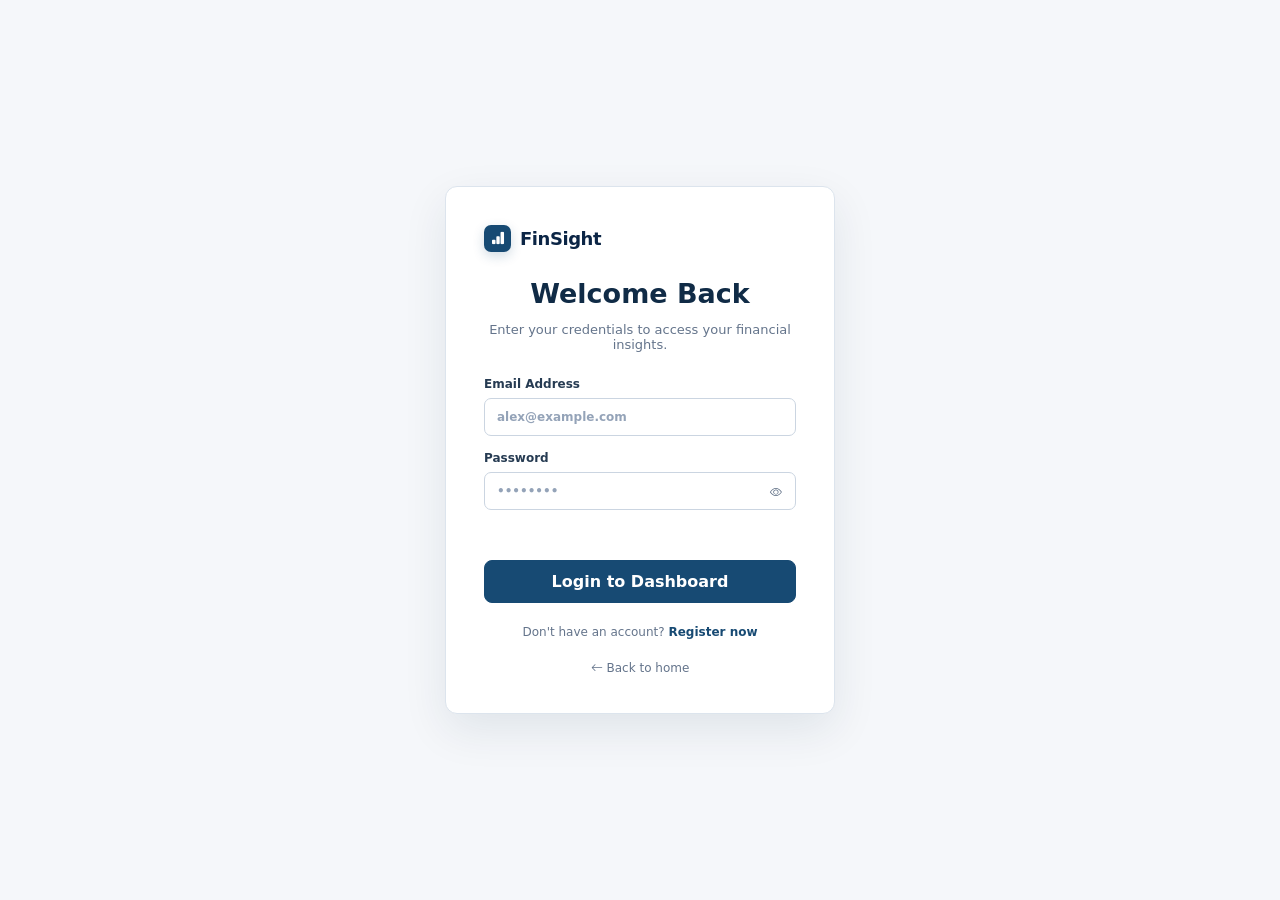
==== commit 7d5005d9: "Update user interfaces" ====
--- a/backend/src/main/resources/static/alerts.html
+++ b/backend/src/main/resources/static/alerts.html
@@ -2,7 +2,9 @@
 <!-- FinSight File Notes: Defines the alerts page. -->
 <html lang="en">
 <head><meta charset="UTF-8"><meta name="viewport" content="width=device-width, initial-scale=1.0"><title>Alerts | FinSight</title>
-<link rel="stylesheet" href="https://cdn.jsdelivr.net/npm/bootstrap-icons@1.11.3/font/bootstrap-icons.min.css"><link rel="stylesheet" href="css/style.css"><link rel="stylesheet" href="css/responsive.css"></head>
+<link rel="stylesheet" href="https://cdn.jsdelivr.net/npm/bootstrap-icons@1.11.3/font/bootstrap-icons.min.css"><link rel="stylesheet" href="css/style.css"><link rel="stylesheet" href="css/responsive.css">
+  <link rel="stylesheet" href="css/white_navy_theme_overrides.css?v=20261030-sidebar-logo-fix">  <link rel="icon" href="favicon.ico" type="image/x-icon">
+</head>
 <body class="app-page"><div id="appShell"></div><main class="app-main">
 <div class="page-title-row"><div><span class="eyebrow">MONITORING</span><h1>Financial Alerts</h1><p>Important events detected by FinSight's monitoring agent.</p></div><button id="readAllAlerts" class="btn btn-light">Mark all as read</button></div>
 <section id="alertPageList" class="alert-list"></section>
--- a/backend/src/main/resources/static/css/style.css
+++ b/backend/src/main/resources/static/css/style.css
@@ -848,3 +848,4 @@
   .report-grid .panel:has(#reportTrend){min-height:300px!important}
   .report-grid .panel:has(#reportCategory){min-height:590px!important}
 }
+
--- a/backend/src/main/resources/static/css/white_navy_theme_overrides.css
+++ b/backend/src/main/resources/static/css/white_navy_theme_overrides.css
@@ -0,0 +1,332 @@
+/* FinSight white-content / navy-header theme.
+   White is used for reading surfaces; navy is reserved for navigation,
+   page headers and primary actions. The doughnut chart keeps category colours. */
+:root {
+  --navy-950: #0B2545;
+  --navy-900: #F7F9FC;
+  --navy-850: #F1F5F9;
+  --navy-800: #FFFFFF;
+  --blue-700: #17466D;
+  --blue-600: #174A73;
+  --blue-500: #245F8C;
+  --blue-300: #A9C5DB;
+  --blue-100: #E8F0F7;
+  --text-main: #172B45;
+  --text-soft: #607086;
+  --border-blue: #DCE4ED;
+  --accent: #174A73;
+  --accent-dark: #103A5D;
+  --accent-soft: #EAF1F7;
+  --ink: #172B45;
+  --muted: #607086;
+  --line: #DCE4ED;
+  --soft: #F5F7FA;
+}
+
+html, body { background: #F5F7FA !important; color: #172B45 !important; }
+body { min-height: 100vh; }
+
+/* Landing page: white reading area with a navy navigation header. */
+.landing-page { background: #FFFFFF !important; color: #172B45 !important; }
+.landing-nav { background: #0B2545 !important; color: #FFFFFF !important; border-bottom: 1px solid #173B5C !important; }
+.landing-nav .brand, .landing-nav .brand-mark { color: #FFFFFF !important; }
+.landing-nav .brand-mark { background: #1D527B !important; }
+.landing-nav nav > a:not(.btn) { color: #E7EEF5 !important; }
+.landing-nav nav > a:not(.btn):hover { color: #FFFFFF !important; }
+.hero-section, .section-block { background: #FFFFFF !important; color: #172B45 !important; }
+.hero-copy h1, .section-heading h2 { color: #102B46 !important; }
+.hero-copy h1 span, .eyebrow, .feature-card i { color: #245F8C !important; }
+.hero-copy p, .section-heading p, .feature-card p, .step p { color: #607086 !important; }
+.hero-preview { background: #FFFFFF !important; border-color: #DCE4ED !important; box-shadow: 0 16px 40px rgba(15, 39, 64, .09) !important; }
+.preview-top, .preview-card strong { color: #172B45 !important; }
+.preview-card { background: #FFFFFF !important; border-color: #E2E8F0 !important; }
+.preview-card small { color: #64748B !important; }
+.preview-line { background: #E8EEF4 !important; }
+.preview-dot { background: #174A73 !important; }
+.preview-chart { border-bottom-color: #CBD5E1 !important; }
+.light-section { background: #F5F7FA !important; }
+.feature-card, .step { background: #FFFFFF !important; border-color: #DCE4ED !important; color: #172B45 !important; box-shadow: 0 5px 18px rgba(15, 39, 64, .04); }
+.feature-card h3, .step h3 { color: #173B5C !important; }
+.landing-footer { background: #0B2545 !important; border-top-color: #173B5C !important; color: #E7EEF5 !important; }
+
+/* Login and registration: white form surface and navy primary action. */
+.auth-page { background: #F5F7FA !important; color: #172B45 !important; }
+.auth-card { background: #FFFFFF !important; color: #172B45 !important; border: 1px solid #DCE4ED !important; box-shadow: 0 16px 45px rgba(15, 39, 64, .09) !important; }
+.auth-card h1 { color: #102B46 !important; }
+.auth-card label, .form-stack label { color: #263B52 !important; }
+.auth-card > .muted, .auth-switch, .legal-note, .back-link { color: #64748B !important; }
+.auth-switch a, .text-link { color: #174A73 !important; }
+.auth-card input, .auth-card select, .form-stack input, .form-stack select, .form-stack textarea { background: #FFFFFF !important; color: #172B45 !important; border: 1px solid #CBD5E1 !important; }
+.auth-card input::placeholder, .form-stack input::placeholder, .form-stack textarea::placeholder { color: #94A3B8 !important; }
+.auth-card input:focus, .auth-card select:focus, .form-stack input:focus, .form-stack select:focus, .form-stack textarea:focus { border-color: #245F8C !important; box-shadow: 0 0 0 3px rgba(36, 95, 140, .12) !important; }
+.icon-btn { color: #607086 !important; }
+
+/* Main application shell. Sidebar is the primary navy navigation region. */
+body.app-page { background: #F5F7FA !important; background-attachment: initial !important; color: #172B45 !important; }
+.app-page .app-main { background: #F5F7FA !important; color: #172B45 !important; border-top-left-radius: 0 !important; }
+.sidebar { background: #0B2545 !important; border-right: 1px solid #173B5C !important; box-shadow: 5px 0 18px rgba(11, 37, 69, .08) !important; }
+.sidebar .brand, .sidebar .brand-mark { color: #FFFFFF !important; }
+.sidebar .brand-mark { background: #1D527B !important; }
+.sidebar-nav a { color: #D8E4EF !important; }
+.sidebar-nav a:hover, .sidebar-nav a.active { background: #174A73 !important; color: #FFFFFF !important; }
+.sidebar-bottom button { color: #D8E4EF !important; }
+.sidebar-bottom button:hover { color: #FFFFFF !important; }
+
+/* Page title banner: one clear navy highlight per application page. */
+.page-title-row { background: #0B2545 !important; border: 1px solid #173B5C !important; border-radius: 14px !important; padding: 20px 22px !important; margin-bottom: 24px !important; color: #FFFFFF !important; }
+.page-title-row h1 { color: #FFFFFF !important; }
+.page-title-row p { color: #D8E4EF !important; }
+.page-title-row .eyebrow { color: #A9C5DB !important; }
+.page-title-row .analysis-percent { color: #FFFFFF !important; }
+.page-title-row .setup-progress { color: #D8E4EF !important; }
+.page-title-row .setup-progress div { background: rgba(255,255,255,.22) !important; }
+.page-title-row .setup-progress b { background: #FFFFFF !important; }
+.page-title-row .btn-light { background: rgba(255,255,255,.12) !important; border-color: rgba(255,255,255,.35) !important; color: #FFFFFF !important; }
+.page-title-row .btn-light:hover { background: rgba(255,255,255,.2) !important; }
+
+/* White cards, panels, forms and tables throughout every application page. */
+.metric-card, .panel, .form-section, .upload-panel, .progress-panel,
+.agent-card, .recommendation-card, .insight-item, .mini-item,
+.subscription-item, .alert-item, .upload-info-grid div,
+.validation-check, .drop-zone, .guide-modal, .guide-announcement,
+.recommendation-criteria .criteria-grid > div, .comparison-stat,
+.comparison-summary, .category-legend-item {
+  background: #FFFFFF !important;
+  color: #172B45 !important;
+  border-color: #DCE4ED !important;
+  box-shadow: 0 4px 16px rgba(15, 39, 64, .045) !important;
+}
+.metric-card span, .metric-card strong, .metric-card small,
+.panel-header h2, .form-section h2, .form-section h3,
+.upload-panel h2, .upload-panel h3, .agent-card h3,
+.recommendation-card h3, .insight-item strong, .mini-item strong,
+.subscription-item strong, .alert-item strong,
+.comparison-stat strong, .comparison-detail > strong,
+.recommendation-criteria .criteria-grid strong,
+.upload-info-grid strong { color: #172B45 !important; }
+.metric-card span, .metric-card small, .panel-header p,
+.page-title-row p, .form-section p, .field-help,
+.form-stack small, .check-row small, .progress-panel small,
+.agent-card p, .drop-zone p, .upload-info-grid span,
+.subscription-item p, .alert-item p, .recommendation-card p,
+.insight-item p, .mini-item p, .comparison-stat span,
+.comparison-stat small, .comparison-detail li,
+.comparison-summary p, .recommendation-criteria .criteria-grid p {
+  color: #607086 !important;
+}
+
+/* Form fields and upload areas stay white with clearly visible outlines. */
+.app-page input, .app-page select, .app-page textarea,
+.app-page .upload-info-grid input, .app-page .upload-info-grid select,
+#budgetYear, #budgetYear option, .monthly-budget-item input {
+  background: #FFFFFF !important;
+  color: #172B45 !important;
+  border-color: #CBD5E1 !important;
+  color-scheme: light;
+}
+.app-page input::placeholder, .app-page textarea::placeholder { color: #94A3B8 !important; opacity: 1 !important; }
+.app-page option { background: #FFFFFF !important; color: #172B45 !important; }
+.app-page input:focus, .app-page select:focus, .app-page textarea:focus,
+#budgetYear:focus, .monthly-budget-item input:focus { border-color: #245F8C !important; box-shadow: 0 0 0 3px rgba(36,95,140,.12) !important; }
+.drop-zone { border: 1px dashed #9FB3C7 !important; }
+.drop-zone.dragover { background: #EFF5FA !important; border-color: #174A73 !important; }
+.selected-file { color: #173B5C !important; }
+.validation-check.valid { background: #F0FDF4 !important; border-color: #BBE7C9 !important; }
+.validation-check.invalid { background: #FEF2F2 !important; border-color: #FECACA !important; }
+.validation-check.pending { background: #F8FAFC !important; }
+.validation-check span, .validation-check strong { color: #475569 !important; }
+
+/* Buttons: primary actions are navy; secondary actions are white. */
+.btn-dark, .guide-actions .primary, .guide-announcement-actions .btn-dark {
+  background: #174A73 !important; border-color: #174A73 !important; color: #FFFFFF !important;
+}
+.btn-dark:hover, .guide-actions .primary:hover { background: #103A5D !important; border-color: #103A5D !important; color: #FFFFFF !important; }
+.btn-light, .guide-actions button, .guide-announcement-actions .btn-light {
+  background: #FFFFFF !important; border-color: #CBD5E1 !important; color: #174A73 !important;
+}
+.btn-light:hover, .guide-actions button:hover { background: #F1F5F9 !important; color: #103A5D !important; }
+.btn:disabled { opacity: .55; }
+
+/* Readable tables with subtle separators. */
+table, thead, tbody, tr { background: transparent !important; color: #172B45 !important; }
+th { background: #F1F5F9 !important; color: #475569 !important; border-bottom: 1px solid #DCE4ED !important; }
+td { color: #263B52 !important; border-bottom: 1px solid #E8EDF3 !important; }
+.comparison-table-wrap { border-color: #DCE4ED !important; }
+.comparison-table th { background: #F1F5F9 !important; color: #475569 !important; border-bottom-color: #DCE4ED !important; }
+.comparison-table td { color: #263B52 !important; border-bottom-color: #E8EDF3 !important; }
+.category-legend-name { color: #475569 !important; }
+.category-legend-item strong { color: #172B45 !important; }
+.category-legend { border-top-color: #E2E8F0 !important; }
+.category-legend-item { box-shadow: none !important; }
+
+/* Use navy for progress and important icons, without darkening content panels. */
+.progress-bar { background: #E8EEF4 !important; border: 1px solid #DCE4ED !important; }
+.progress-bar b { background: #174A73 !important; }
+.agent-card > i, .drop-zone > i, .item-icon i, .item-icon { color: #174A73 !important; }
+.item-icon { background: #EFF4F8 !important; }
+.setup-lock-note { color: #607086 !important; border-color: #DCE4ED !important; }
+.text-link { color: #174A73 !important; }
+
+/* User guide and alert overlays use white content cards. */
+.guide-overlay, .guide-announcement-overlay { background: rgba(11,37,69,.48) !important; }
+.guide-modal, .guide-announcement { background: #FFFFFF !important; border-color: #DCE4ED !important; color: #172B45 !important; box-shadow: 0 24px 70px rgba(11,37,69,.22) !important; }
+.guide-header h2, .guide-modal h2, .guide-announcement h2 { color: #173B5C !important; }
+.guide-description, .guide-tip, .guide-announcement p { color: #607086 !important; }
+.guide-tip { background: #F5F8FB !important; border-color: #DCE4ED !important; }
+.guide-close, .guide-announcement-close { color: #607086 !important; }
+.guide-actions button { background: #FFFFFF !important; color: #174A73 !important; border-color: #CBD5E1 !important; }
+.guide-actions .primary { background: #174A73 !important; color: #FFFFFF !important; }
+.guide-progress span { background: #DCE4ED !important; }
+.guide-progress span.active { background: #174A73 !important; }
+.robot-alert { background: #FFFFFF !important; color: #172B45 !important; border: 1px solid #DCE4ED !important; box-shadow: 0 18px 48px rgba(11,37,69,.18) !important; }
+.robot-avatar { background: #174A73 !important; color: #FFFFFF !important; }
+.robot-copy h3 { color: #173B5C !important; }
+.robot-copy p, .robot-actions button, .robot-close { color: #607086 !important; }
+.robot-actions a { color: #174A73 !important; }
+.robot-badge { background: #174A73 !important; color: #FFFFFF !important; }
+
+/* Alert and status indicators keep restrained semantic colours. */
+.status-pill, .category-badge, .severity { background: #F1F5F9 !important; color: #475569 !important; border: 1px solid #DCE4ED !important; }
+.status-pill.completed { background: #ECFDF3 !important; color: #067647 !important; border-color: #ABEFC6 !important; }
+.status-pill.processing { background: #EFF6FF !important; color: #1D4ED8 !important; border-color: #BFDBFE !important; }
+.status-pill.failed, .severity.critical { background: #FEF2F2 !important; color: #B42318 !important; border-color: #FECACA !important; }
+.severity.high { background: #FFF7ED !important; color: #B54708 !important; border-color: #FED7AA !important; }
+.severity.medium { background: #FFFBEB !important; color: #B45309 !important; border-color: #FDE68A !important; }
+.severity.low { background: #F1F5F9 !important; color: #475569 !important; border-color: #DCE4ED !important; }
+.form-message { color: #B42318 !important; }
+.form-message.success { color: #067647 !important; }
+
+/* Responsive title banner spacing. */
+@media (max-width: 720px) {
+  .page-title-row { padding: 17px !important; border-radius: 12px !important; }
+  .sidebar { background: #0B2545 !important; }
+}
+
+/* Specificity adjustments for elements nested inside navy header/navigation. */
+.app-page .page-title-row p { color: #D8E4EF !important; }
+.app-page .page-title-row h1 span { color: #FFFFFF !important; }
+.app-page .page-title-row .eyebrow { color: #A9C5DB !important; }
+.sidebar .sidebar-nav a span, .sidebar .sidebar-nav a i { color: inherit !important; }
+input[type="number"] { color-scheme: light !important; }
+
+/* Visibility fixes for the first-time profile sidebar and account navigation. */
+.sidebar .sidebar-nav a,
+.sidebar .sidebar-nav a span,
+.sidebar .sidebar-nav a i,
+.sidebar .sidebar-bottom button,
+.sidebar .sidebar-bottom button span,
+.sidebar .sidebar-bottom button i {
+  color: #FFFFFF !important;
+  opacity: 1 !important;
+  visibility: visible !important;
+}
+
+.sidebar .sidebar-nav a {
+  min-height: 40px;
+}
+
+.sidebar .sidebar-bottom {
+  display: grid !important;
+  gap: 9px !important;
+  width: 100%;
+  padding-top: 12px;
+}
+
+.sidebar .sidebar-bottom button {
+  display: flex !important;
+  align-items: center;
+  gap: 10px;
+  width: 100%;
+  min-height: 42px;
+  padding: 11px 10px !important;
+  border: 1px solid transparent !important;
+  border-radius: 8px !important;
+  background: transparent !important;
+  text-align: left;
+  font-size: 12px !important;
+  font-weight: 600;
+  line-height: 1.35;
+}
+
+.sidebar .sidebar-bottom button:hover,
+.sidebar .sidebar-bottom button:focus-visible {
+  background: #174A73 !important;
+  border-color: rgba(255, 255, 255, .14) !important;
+  color: #FFFFFF !important;
+  outline-color: #FFFFFF;
+}
+
+.sidebar .sidebar-bottom button span {
+  display: inline !important;
+  white-space: normal;
+}
+
+/* First-time setup reminder: give the message its own visible surface. */
+.sidebar .setup-lock-note {
+  display: flex !important;
+  align-items: flex-start;
+  gap: 9px;
+  width: 100%;
+  padding: 12px 10px !important;
+  margin: 0 0 2px;
+  border: 1px solid rgba(226, 237, 247, .28) !important;
+  border-radius: 9px !important;
+  background: rgba(255, 255, 255, .10) !important;
+  color: #FFFFFF !important;
+  font-size: 11px !important;
+  font-weight: 500;
+  line-height: 1.5;
+  opacity: 1 !important;
+  visibility: visible !important;
+}
+
+.sidebar .setup-lock-note span,
+.sidebar .setup-lock-note i {
+  color: #FFFFFF !important;
+  opacity: 1 !important;
+  visibility: visible !important;
+}
+
+.sidebar .setup-lock-note span {
+  display: block !important;
+  flex: 1;
+  overflow-wrap: anywhere;
+}
+
+.sidebar .setup-lock-note i {
+  flex: 0 0 auto;
+  margin-top: 1px;
+  font-size: 14px;
+}
+
+/* Auth-page FinSight logo: improve contrast and visual prominence. */
+/* Login and Register FinSight logo */
+.auth-card .brand,
+.auth-card .brand.centered {
+    display: inline-flex !important;
+    align-items: center;
+    justify-content: center;
+    gap: 9px;
+    color: #0B2545 !important;
+    font-size: 18px !important;
+    font-weight: 800 !important;
+    letter-spacing: -.025em;
+    opacity: 1 !important;
+}
+
+.auth-card .brand-mark {
+    display: grid !important;
+    place-items: center;
+    width: 27px !important;
+    height: 27px !important;
+    border-radius: 7px !important;
+    background: #174A73 !important;
+    color: #FFFFFF !important;
+    font-size: 14px !important;
+    box-shadow: 0 4px 12px rgba(23, 74, 115, .20);
+}
+
+.auth-card .brand-mark i {
+    color: #FFFFFF !important;
+    opacity: 1 !important;
+}
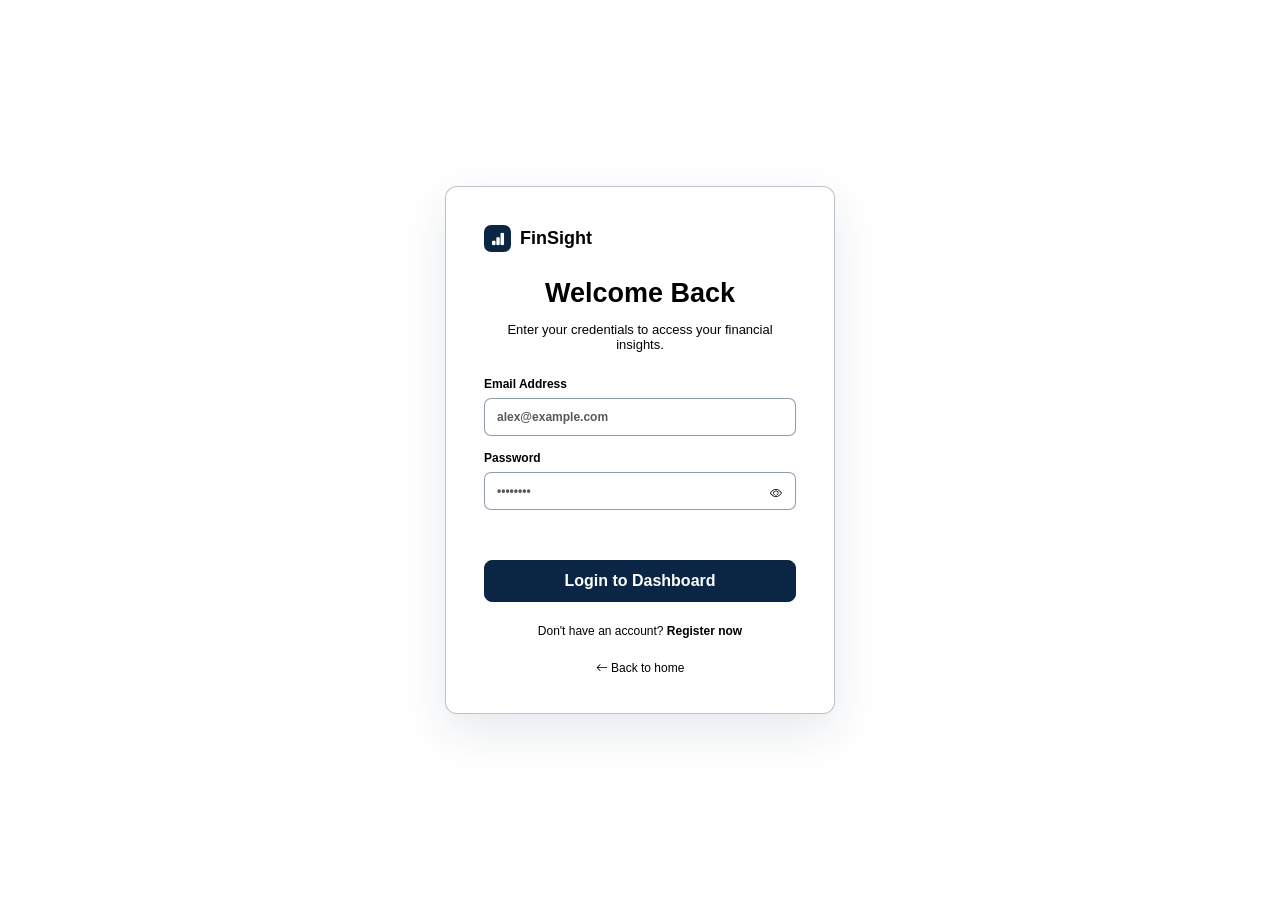
==== commit 34693ef8: "Update User Interface Design" ====
--- a/backend/src/main/resources/static/alerts.html
+++ b/backend/src/main/resources/static/alerts.html
@@ -2,8 +2,7 @@
 <!-- FinSight File Notes: Defines the alerts page. -->
 <html lang="en">
 <head><meta charset="UTF-8"><meta name="viewport" content="width=device-width, initial-scale=1.0"><title>Alerts | FinSight</title>
-<link rel="stylesheet" href="https://cdn.jsdelivr.net/npm/bootstrap-icons@1.11.3/font/bootstrap-icons.min.css"><link rel="stylesheet" href="css/style.css"><link rel="stylesheet" href="css/responsive.css">
-  <link rel="stylesheet" href="css/white_navy_theme_overrides.css?v=20261030-sidebar-logo-fix">  <link rel="icon" href="favicon.ico" type="image/x-icon">
+<link rel="stylesheet" href="https://cdn.jsdelivr.net/npm/bootstrap-icons@1.11.3/font/bootstrap-icons.min.css"><link rel="stylesheet" href="css/style.css?v=20261031-requested-fixes"><link rel="stylesheet" href="css/responsive.css">  <link rel="icon" href="favicon.ico" type="image/x-icon">
 </head>
 <body class="app-page"><div id="appShell"></div><main class="app-main">
 <div class="page-title-row"><div><span class="eyebrow">MONITORING</span><h1>Financial Alerts</h1><p>Important events detected by FinSight's monitoring agent.</p></div><button id="readAllAlerts" class="btn btn-light">Mark all as read</button></div>
--- a/backend/src/main/resources/static/css/style.css
+++ b/backend/src/main/resources/static/css/style.css
@@ -849,3 +849,1078 @@
   .report-grid .panel:has(#reportCategory){min-height:590px!important}
 }
 
+/* Final consistent white-content / navy-header theme. */
+/* FinSight final visual consistency pass (2026-10-30)
+   One typography system, identical navy for sidebar and page banners,
+   white content surfaces, and a clear financial-alert popup. */
+:root {
+  --fs-brand-navy: #0B2545;
+  --fs-brand-navy-hover: #153D64;
+  --fs-brand-blue: #1B527D;
+  --fs-page: #F4F7FB;
+  --fs-surface: #FFFFFF;
+  --fs-surface-soft: #F8FAFC;
+  --fs-text: #172B3F;
+  --fs-muted: #607286;
+  --fs-border: #DCE5EE;
+  --fs-font: "Segoe UI", Arial, sans-serif;
+}
+
+/* Use one readable font throughout the application. Bootstrap icon glyphs
+   retain their own icon font. */
+html, body,
+body *,
+body *::before,
+body *::after {
+  font-family: var(--fs-font) !important;
+}
+.bi,
+.bi::before,
+[class^="bi-"],
+[class*=" bi-"]::before {
+  font-family: "bootstrap-icons" !important;
+}
+
+html, body {
+  background: var(--fs-page) !important;
+  color: var(--fs-text) !important;
+}
+body { min-height: 100vh; }
+
+/* Public pages: white/light content with navy branding. */
+.landing-page,
+.auth-page {
+  background: var(--fs-page) !important;
+  color: var(--fs-text) !important;
+}
+.landing-nav {
+  background: var(--fs-brand-navy) !important;
+  border-bottom: 0 !important;
+  color: #FFFFFF !important;
+}
+.landing-nav .brand,
+.landing-nav nav > a:not(.btn) {
+  color: #FFFFFF !important;
+}
+.landing-nav .brand-mark {
+  background: #FFFFFF !important;
+  color: var(--fs-brand-navy) !important;
+}
+.hero-copy h1,
+.section-heading h2,
+.hero-copy h1 span {
+  color: var(--fs-text) !important;
+}
+.hero-copy p,
+.section-heading p,
+.feature-card p,
+.step p {
+  color: var(--fs-muted) !important;
+}
+.hero-preview,
+.preview-card,
+.feature-card,
+.step {
+  background: var(--fs-surface) !important;
+  color: var(--fs-text) !important;
+  border-color: var(--fs-border) !important;
+  box-shadow: 0 8px 24px rgba(11, 37, 69, .06) !important;
+}
+.preview-top,
+.preview-card strong,
+.feature-card h3,
+.step h3 {
+  color: var(--fs-text) !important;
+}
+.preview-card small { color: var(--fs-muted) !important; }
+.light-section { background: #EAF0F6 !important; }
+.landing-footer {
+  background: var(--fs-brand-navy) !important;
+  color: #FFFFFF !important;
+  border-top: 0 !important;
+}
+
+/* Login and registration: white cards with visible navy logo. */
+.auth-shell .auth-card {
+  background: var(--fs-surface) !important;
+  color: var(--fs-text) !important;
+  border: 1px solid var(--fs-border) !important;
+  box-shadow: 0 18px 48px rgba(11, 37, 69, .10) !important;
+}
+.auth-card h1,
+.auth-card label {
+  color: var(--fs-text) !important;
+}
+.auth-card > .muted,
+.auth-switch,
+.legal-note,
+.back-link {
+  color: var(--fs-muted) !important;
+}
+.auth-card .brand,
+.auth-card .brand.centered {
+  color: var(--fs-brand-navy) !important;
+  font-size: 18px !important;
+  font-weight: 800 !important;
+  gap: 9px !important;
+}
+.auth-card .brand-mark {
+  width: 27px !important;
+  height: 27px !important;
+  border-radius: 7px !important;
+  background: var(--fs-brand-navy) !important;
+  color: #FFFFFF !important;
+  font-size: 14px !important;
+}
+.auth-card .brand-mark .bi,
+.auth-card .brand-mark .bi::before {
+  color: #FFFFFF !important;
+  font-size: 14px !important;
+}
+.auth-card input,
+.auth-card select,
+.form-stack input,
+.form-stack select,
+.form-stack textarea {
+  background: #FFFFFF !important;
+  color: var(--fs-text) !important;
+  border: 1px solid var(--fs-border) !important;
+}
+.auth-card input::placeholder,
+.form-stack input::placeholder,
+.form-stack textarea::placeholder {
+  color: #8796A6 !important;
+}
+.auth-card .btn-dark,
+.app-page .btn-dark,
+.guide-actions .primary {
+  background: var(--fs-brand-navy) !important;
+  border-color: var(--fs-brand-navy) !important;
+  color: #FFFFFF !important;
+}
+.auth-card .btn-dark:hover,
+.app-page .btn-dark:hover,
+.guide-actions .primary:hover {
+  background: var(--fs-brand-navy-hover) !important;
+  border-color: var(--fs-brand-navy-hover) !important;
+}
+
+/* Main application canvas and navigation. The sidebar and title banner use
+   exactly the same solid navy value (no separate gradients). */
+body.app-page,
+.app-page .app-main {
+  background: var(--fs-page) !important;
+  color: var(--fs-text) !important;
+}
+.app-page .app-main {
+  border-top-left-radius: 0 !important;
+}
+.sidebar {
+  background: var(--fs-brand-navy) !important;
+  background-image: none !important;
+  border-right: 0 !important;
+  box-shadow: 5px 0 20px rgba(11, 37, 69, .12) !important;
+}
+.sidebar .brand,
+.sidebar .brand span:not(.brand-mark),
+.sidebar .sidebar-bottom button,
+.sidebar .sidebar-bottom button span,
+.sidebar .sidebar-bottom button i,
+.sidebar-nav a,
+.sidebar-nav a span,
+.sidebar-nav a i {
+  color: #FFFFFF !important;
+}
+.sidebar .brand-mark {
+  background: #FFFFFF !important;
+  color: var(--fs-brand-navy) !important;
+}
+.sidebar .brand-mark .bi,
+.sidebar .brand-mark .bi::before {
+  color: var(--fs-brand-navy) !important;
+}
+.sidebar-nav a:hover,
+.sidebar-nav a.active,
+.sidebar-bottom button:hover {
+  background: var(--fs-brand-navy-hover) !important;
+  color: #FFFFFF !important;
+}
+.sidebar-nav a:hover span,
+.sidebar-nav a.active span,
+.sidebar-nav a:hover i,
+.sidebar-nav a.active i,
+.sidebar-bottom button:hover span,
+.sidebar-bottom button:hover i {
+  color: #FFFFFF !important;
+}
+
+/* Page title banner deliberately matches the sidebar exactly. */
+.app-page .page-title-row {
+  background: var(--fs-brand-navy) !important;
+  background-image: none !important;
+  color: #FFFFFF !important;
+  border-radius: 14px !important;
+  padding: 20px 24px !important;
+  margin-bottom: 26px !important;
+  align-items: center !important;
+  box-shadow: 0 8px 22px rgba(11, 37, 69, .10) !important;
+}
+.app-page .page-title-row h1,
+.app-page .page-title-row p,
+.app-page .page-title-row .analysis-percent,
+.app-page .page-title-row .setup-progress,
+.app-page .page-title-row .setup-progress span {
+  color: #FFFFFF !important;
+}
+.app-page .page-title-row .eyebrow {
+  color: #BFD6EA !important;
+}
+.app-page .page-title-row p {
+  opacity: .88;
+}
+.app-page .page-title-row .btn,
+.app-page .page-title-row .btn-light {
+  background: #FFFFFF !important;
+  color: var(--fs-brand-navy) !important;
+  border: 1px solid #FFFFFF !important;
+}
+.app-page .page-title-row .btn:hover {
+  background: #EAF1F7 !important;
+}
+
+/* White application cards and panels. */
+.metric-card,
+.panel,
+.form-section,
+.upload-panel,
+.progress-panel,
+.agent-card,
+.recommendation-card,
+.insight-item,
+.mini-item,
+.subscription-item,
+.alert-item,
+.upload-info-grid > div,
+.validation-check,
+.drop-zone,
+.comparison-stat,
+.comparison-summary,
+.comparison-table-wrap,
+.category-legend-item,
+.recommendation-criteria .criteria-grid > div {
+  background: var(--fs-surface) !important;
+  color: var(--fs-text) !important;
+  border: 1px solid var(--fs-border) !important;
+  box-shadow: 0 5px 18px rgba(11, 37, 69, .045) !important;
+}
+.app-page h1:not(.page-title-row h1),
+.app-page h2,
+.app-page h3,
+.app-page h4,
+.app-page h5,
+.app-page label,
+.app-page strong,
+.app-page td,
+.app-page th,
+.app-page li,
+.app-page .metric-card span,
+.app-page .metric-card strong,
+.app-page .metric-card small,
+.app-page .form-section h2,
+.app-page .panel-header h2,
+.app-page .recommendation-card,
+.app-page .comparison-detail > strong {
+  color: var(--fs-text) !important;
+}
+.app-page p,
+.app-page small,
+.app-page .muted,
+.app-page .page-title-row p,
+.app-page .panel-header p,
+.app-page .field-help,
+.app-page .item-value small,
+.app-page .insight-item p,
+.app-page .mini-item p,
+.app-page .subscription-item p,
+.app-page .alert-item p,
+.app-page .recommendation-card p,
+.app-page .comparison-detail li,
+.app-page .category-legend-name {
+  color: var(--fs-muted) !important;
+}
+.app-page input,
+.app-page select,
+.app-page textarea,
+#budgetYear,
+.monthly-budget-item input {
+  background: #FFFFFF !important;
+  color: var(--fs-text) !important;
+  border: 1px solid var(--fs-border) !important;
+  font-family: var(--fs-font) !important;
+}
+.app-page input::placeholder,
+.app-page textarea::placeholder,
+.monthly-budget-item input::placeholder {
+  color: #8796A6 !important;
+  opacity: 1 !important;
+}
+.app-page option { background: #FFFFFF !important; color: var(--fs-text) !important; }
+.app-page table,
+.app-page tbody,
+.app-page thead,
+.app-page tr { background: transparent !important; }
+.app-page th,
+.app-page td {
+  color: var(--fs-text) !important;
+  border-bottom-color: var(--fs-border) !important;
+}
+.app-page th { background: #F5F8FB !important; color: #53677B !important; }
+.app-page .comparison-table th { background: #F5F8FB !important; color: #53677B !important; }
+.app-page .comparison-table td { color: var(--fs-text) !important; }
+.app-page .comparison-table .comparison-lower { color: #087A55 !important; }
+.app-page .comparison-table .comparison-higher { color: #B42318 !important; }
+.app-page .comparison-table .comparison-neutral { color: var(--fs-muted) !important; }
+.app-page .item-icon {
+  background: #EAF1F7 !important;
+  color: var(--fs-brand-navy) !important;
+}
+.app-page .drop-zone { border: 1px dashed #A9BACB !important; }
+.app-page .drop-zone > i,
+.app-page .agent-card > i,
+.app-page .item-icon i { color: var(--fs-brand-blue) !important; }
+.app-page .category-legend-dot { border: 1px solid rgba(11,37,69,.08); }
+.app-page .category-legend-item strong { color: var(--fs-text) !important; }
+.app-page .transaction-group-row td { background: #F5F8FB !important; }
+.app-page .transaction-group-toggle { color: var(--fs-text) !important; }
+.app-page .transaction-group-toggle span { color: var(--fs-muted) !important; }
+.app-page .btn-light,
+.app-page .guide-actions button {
+  background: #EAF1F7 !important;
+  color: var(--fs-brand-navy) !important;
+  border-color: #CFDCE8 !important;
+}
+.app-page .btn-light:hover,
+.app-page .guide-actions button:hover {
+  background: #DCE8F2 !important;
+}
+
+/* Guide dialogs and first-login announcement follow the same white content theme. */
+.guide-modal,
+.guide-announcement {
+  background: #FFFFFF !important;
+  color: var(--fs-text) !important;
+  border: 1px solid var(--fs-border) !important;
+  box-shadow: 0 22px 65px rgba(11, 37, 69, .24) !important;
+}
+.guide-modal h2,
+.guide-header h2,
+.guide-announcement h2 { color: var(--fs-text) !important; }
+.guide-modal p,
+.guide-description,
+.guide-announcement p { color: var(--fs-muted) !important; }
+.guide-tip,
+.guide-announcement .guide-tip {
+  background: #F2F6FA !important;
+  color: var(--fs-muted) !important;
+  border-color: var(--fs-border) !important;
+}
+.guide-actions .primary,
+.guide-announcement-actions .btn-primary {
+  background: var(--fs-brand-navy) !important;
+  color: #FFFFFF !important;
+  border-color: var(--fs-brand-navy) !important;
+}
+
+/* Popup alert: white card, clearly visible warning icon, and no black action button. */
+#robotAlertMount { position: relative; z-index: 10001; }
+.robot-alert {
+  background: #FFFFFF !important;
+  color: var(--fs-text) !important;
+  border: 1px solid var(--fs-border) !important;
+  border-radius: 16px !important;
+  box-shadow: 0 18px 48px rgba(11, 37, 69, .20) !important;
+}
+.robot-avatar {
+  width: 46px !important;
+  height: 46px !important;
+  min-width: 46px !important;
+  flex: 0 0 46px !important;
+  display: grid !important;
+  place-items: center !important;
+  border-radius: 13px !important;
+  background: var(--fs-brand-navy) !important;
+  color: #FFFFFF !important;
+  border: 2px solid #D8E6F2 !important;
+  box-shadow: 0 3px 10px rgba(11, 37, 69, .15) !important;
+}
+.robot-avatar .bi,
+.robot-avatar .bi::before,
+.robot-avatar i.bi-exclamation-triangle-fill {
+  display: inline-block !important;
+  color: #FFFFFF !important;
+  font-family: "bootstrap-icons" !important;
+  font-size: 23px !important;
+  line-height: 1 !important;
+  opacity: 1 !important;
+  visibility: visible !important;
+}
+.robot-copy h3 { color: var(--fs-text) !important; }
+.robot-copy p { color: var(--fs-muted) !important; }
+.robot-actions { display: flex !important; gap: 9px !important; align-items: center !important; flex-wrap: wrap !important; }
+.robot-actions a,
+.robot-actions a:visited {
+  display: inline-flex !important;
+  align-items: center !important;
+  justify-content: center !important;
+  padding: 8px 12px !important;
+  background: #EAF1F7 !important;
+  color: var(--fs-brand-navy) !important;
+  border: 1px solid #C9D8E6 !important;
+  border-radius: 7px !important;
+  font-weight: 700 !important;
+  text-decoration: none !important;
+}
+.robot-actions a:hover { background: #DCE8F2 !important; }
+.robot-actions button {
+  padding: 8px 12px !important;
+  background: #FFFFFF !important;
+  color: var(--fs-muted) !important;
+  border: 1px solid var(--fs-border) !important;
+  border-radius: 7px !important;
+  font-weight: 600 !important;
+}
+.robot-actions button:hover { background: #F4F7FA !important; color: var(--fs-brand-navy) !important; }
+.robot-close { color: #53677B !important; }
+.robot-badge { background: var(--fs-brand-navy) !important; color: #FFFFFF !important; }
+
+/* Retain multiple colours only for the spending-category doughnut charts.
+   All trend/forecast charts use the same navy palette and readable axis labels. */
+
+
+/* ================================================================
+   FINAL BRAND RULES — STRICT DARK NAVY AND WHITE ONLY
+   All non-doughnut UI uses #0B2545 and #FFFFFF. The doughnut chart
+   category slices retain their separate colours in dashboard.js/report.js.
+   Typography remains Segoe UI; Bootstrap icons keep their own font.
+   ================================================================ */
+:root {
+  --fs-brand-navy: #0B2545;
+  --fs-brand-navy-hover: #0B2545;
+  --fs-brand-blue: #0B2545;
+  --fs-page: #FFFFFF;
+  --fs-surface: #FFFFFF;
+  --fs-surface-soft: #FFFFFF;
+  --fs-text: #0B2545;
+  --fs-muted: #0B2545;
+  --fs-border: rgba(11, 37, 69, .28);
+  --fs-font: "Segoe UI", Arial, sans-serif;
+  --ink: #0B2545;
+  --muted: #0B2545;
+  --line: rgba(11, 37, 69, .28);
+  --soft: #FFFFFF;
+  --purple: #0B2545;
+  --purple-dark: #0B2545;
+  --white: #FFFFFF;
+  --accent: #0B2545;
+  --accent-dark: #0B2545;
+  --accent-soft: #FFFFFF;
+  --danger: #0B2545;
+  --warning: #0B2545;
+  --success: #0B2545;
+}
+
+/* One font family throughout; icon glyphs retain the Bootstrap icon font. */
+html, body, body *, body *::before, body *::after,
+input, select, textarea, button {
+  font-family: var(--fs-font) !important;
+}
+.bi, .bi::before, [class^="bi-"], [class*=" bi-"]::before {
+  font-family: "bootstrap-icons" !important;
+}
+
+/* Strict white page surfaces and navy text. */
+html, body, .landing-page, .auth-page, body.app-page,
+.app-page, .app-page .app-main, .light-section,
+.hero-section, .section-block, .feature-grid, .steps-grid,
+.auth-shell, .auth-card, .metric-card, .panel, .form-section,
+.upload-panel, .progress-panel, .agent-card, .recommendation-card,
+.insight-item, .mini-item, .subscription-item, .alert-item,
+.upload-info-grid > div, .validation-check, .drop-zone,
+.comparison-stat, .comparison-summary, .comparison-table-wrap,
+.category-legend-item, .guide-modal, .guide-announcement,
+.preview-card, .feature-card, .step, .hero-preview,
+.table-scroll, .comparison-table-wrap, .form-grid {
+  background-color: #FFFFFF !important;
+  color: #000000 !important;
+}
+html, body { background: #FFFFFF !important; color: #000000 !important; }
+body { min-height: 100vh; }
+.app-page .app-main { border-top-left-radius: 0 !important; }
+
+/* Dark navy public-page header and footer. */
+.landing-nav, .landing-footer {
+  background: #0B2545 !important;
+  background-image: none !important;
+  color: #FFFFFF !important;
+  border-color: #0B2545 !important;
+}
+.landing-nav *, .landing-footer *,
+.landing-nav .brand, .landing-nav nav > a:not(.btn) {
+  color: #FFFFFF !important;
+}
+.landing-nav .brand-mark {
+  background: #FFFFFF !important;
+  color: #000000 !important;
+}
+.landing-nav .brand-mark .bi { color: #000000 !important; }
+.hero-copy h1, .hero-copy h1 span, .section-heading h2,
+.section-heading p, .hero-copy p, .feature-card h3,
+.feature-card p, .step h3, .step p, .preview-top,
+.preview-card strong, .preview-card small {
+  color: #000000 !important;
+}
+.preview-dot { background: #0B2545 !important; }
+.preview-line { background: #FFFFFF !important; border: 1px solid #0B2545 !important; }
+.preview-chart {
+  background: linear-gradient(165deg, transparent 48%, #0B2545 49%, #0B2545 51%, transparent 52%);
+  border-bottom-color: #0B2545 !important;
+}
+
+/* Login and registration branding. Keep the previous standard logo sizing. */
+.auth-shell .auth-card {
+  background: #FFFFFF !important;
+  color: #000000 !important;
+  border: 1px solid rgba(11,37,69,.28) !important;
+}
+.auth-card h1, .auth-card label, .auth-card .brand,
+.auth-card .brand.centered, .auth-card > .muted,
+.auth-switch, .auth-switch a, .legal-note, .back-link {
+  color: #000000 !important;
+}
+.auth-card .brand, .auth-card .brand.centered {
+  font-size: 18px !important;
+  font-weight: 800 !important;
+  gap: 9px !important;
+}
+.auth-card .brand-mark {
+  width: 27px !important;
+  height: 27px !important;
+  border-radius: 7px !important;
+  background: #0B2545 !important;
+  color: #FFFFFF !important;
+  font-size: 14px !important;
+}
+.auth-card .brand-mark .bi,
+.auth-card .brand-mark .bi::before {
+  color: #FFFFFF !important;
+  font-size: 14px !important;
+}
+
+/* Sidebar and title banner use exactly the same solid navy. */
+.sidebar, .sidebar::before, .sidebar::after {
+  background: #0B2545 !important;
+  background-image: none !important;
+  border-color: #0B2545 !important;
+}
+.sidebar { box-shadow: none !important; }
+.sidebar .brand, .sidebar .brand span:not(.brand-mark),
+.sidebar .sidebar-bottom button, .sidebar .sidebar-bottom button span,
+.sidebar .sidebar-bottom button i, .sidebar-nav a,
+.sidebar-nav a span, .sidebar-nav a i,
+.sidebar .setup-lock-note, .sidebar .setup-lock-note span,
+.sidebar .setup-lock-note i {
+  color: #FFFFFF !important;
+}
+.sidebar .brand-mark {
+  width: 27px !important;
+  height: 27px !important;
+  background: #FFFFFF !important;
+  color: #000000 !important;
+}
+.sidebar .brand-mark .bi, .sidebar .brand-mark .bi::before {
+  color: #000000 !important;
+  font-size: 14px !important;
+}
+.sidebar-nav a:hover, .sidebar-nav a.active,
+.sidebar-bottom button:hover {
+  background: #FFFFFF !important;
+  color: #000000 !important;
+}
+.sidebar-nav a:hover span, .sidebar-nav a.active span,
+.sidebar-nav a:hover i, .sidebar-nav a.active i,
+.sidebar-bottom button:hover span, .sidebar-bottom button:hover i {
+  color: #000000 !important;
+}
+.sidebar .setup-lock-note {
+  background: #0B2545 !important;
+  border-top: 1px solid #FFFFFF !important;
+  border-bottom: 1px solid #FFFFFF !important;
+}
+.app-page .page-title-row {
+  background: #0B2545 !important;
+  background-image: none !important;
+  color: #FFFFFF !important;
+  border: 0 !important;
+}
+.app-page .page-title-row h1,
+.app-page .page-title-row p,
+.app-page .page-title-row .eyebrow,
+.app-page .page-title-row .analysis-percent,
+.app-page .page-title-row .setup-progress,
+.app-page .page-title-row .setup-progress span {
+  color: #FFFFFF !important;
+  opacity: 1 !important;
+}
+.app-page .page-title-row .btn,
+.app-page .page-title-row .btn-light {
+  background: #FFFFFF !important;
+  color: #000000 !important;
+  border: 1px solid #FFFFFF !important;
+}
+
+/* Text, form controls, tables, badges and borders: navy on white only. */
+.app-page h1:not(.page-title-row h1), .app-page h2,
+.app-page h3, .app-page h4, .app-page h5,
+.app-page label, .app-page strong, .app-page td,
+.app-page th, .app-page li, .app-page p,
+.app-page small, .app-page .muted, .app-page .eyebrow,
+.app-page .field-help, .app-page .category-legend-name,
+.app-page .comparison-detail li, .app-page .transaction-group-toggle,
+.app-page .transaction-group-toggle span,
+.app-page .metric-card span, .app-page .metric-card strong,
+.app-page .metric-card small, .app-page .form-section h2,
+.app-page .panel-header h2, .app-page .panel-header p,
+.app-page .recommendation-card, .app-page .recommendation-card p,
+.app-page .comparison-detail > strong,
+.app-page .comparison-table .comparison-lower,
+.app-page .comparison-table .comparison-higher,
+.app-page .comparison-table .comparison-neutral,
+.app-page .item-value small {
+  color: #000000 !important;
+}
+.app-page input, .app-page select, .app-page textarea,
+#budgetYear, .monthly-budget-item input,
+.auth-card input, .auth-card select,
+.form-stack input, .form-stack select, .form-stack textarea {
+  background: #FFFFFF !important;
+  color: #000000 !important;
+  border: 1px solid rgba(11,37,69,.45) !important;
+  font-family: var(--fs-font) !important;
+}
+.app-page input::placeholder, .app-page textarea::placeholder,
+.monthly-budget-item input::placeholder,
+.auth-card input::placeholder, .form-stack input::placeholder {
+  color: #000000 !important;
+  opacity: .65 !important;
+}
+.app-page option { background: #FFFFFF !important; color: #000000 !important; }
+.app-page table, .app-page tbody, .app-page thead, .app-page tr {
+  background: #FFFFFF !important;
+}
+.app-page th, .app-page td {
+  color: #000000 !important;
+  background: #FFFFFF !important;
+  border-bottom-color: rgba(11,37,69,.28) !important;
+}
+.app-page .comparison-table th,
+.app-page .transaction-group-row td { background: #FFFFFF !important; color: #000000 !important; }
+.app-page .comparison-table td { color: #000000 !important; }
+.app-page .comparison-lower, .app-page .comparison-higher,
+.app-page .comparison-neutral { color: #000000 !important; }
+.app-page .item-icon, .app-page .category-badge,
+.app-page .status-pill, .app-page .severity,
+.app-page .validation-check, .app-page .validation-check.valid,
+.app-page .validation-check.invalid,
+.app-page .validation-check.pending {
+  background: #FFFFFF !important;
+  color: #000000 !important;
+  border-color: #0B2545 !important;
+}
+.app-page .item-icon i, .app-page .drop-zone > i,
+.app-page .agent-card > i, .app-page .validation-check i,
+.app-page .validation-check strong, .app-page .validation-check span {
+  color: #000000 !important;
+}
+.app-page .drop-zone { background: #FFFFFF !important; border: 1px dashed #0B2545 !important; }
+.app-page .btn-dark, .app-page .btn-primary,
+.app-page button.btn-dark, .app-page .guide-actions .primary,
+.auth-card .btn-dark, .auth-card .btn-primary {
+  background: #0B2545 !important;
+  color: #FFFFFF !important;
+  border-color: #0B2545 !important;
+}
+.app-page .btn-light, .app-page .guide-actions button,
+.auth-card .btn-light {
+  background: #FFFFFF !important;
+  color: #000000 !important;
+  border: 1px solid #0B2545 !important;
+}
+.app-page .btn:hover, .app-page button:hover,
+.auth-card .btn:hover { filter: none !important; }
+.app-page .btn-dark:hover, .app-page .btn-primary:hover,
+.app-page .guide-actions .primary:hover,
+.auth-card .btn-dark:hover {
+  background: #FFFFFF !important;
+  color: #000000 !important;
+  border-color: #0B2545 !important;
+}
+.app-page .btn-light:hover, .app-page .guide-actions button:hover {
+  background: #0B2545 !important;
+  color: #FFFFFF !important;
+  border-color: #0B2545 !important;
+}
+.app-page .text-link, .auth-switch a, .back-link,
+.auth-card a { color: #000000 !important; }
+.app-page .text-link:hover, .auth-card a:hover { color: #000000 !important; text-decoration: underline; }
+
+/* Status, validation and progress indicators remain navy/white. */
+.severity, .severity *, .status-pill, .status-pill *,
+.password-strength-track, .password-strength-track b,
+.progress-bar, .progress-bar b, .setup-progress div,
+.setup-progress b, .comparison-summary, .comparison-stat,
+.validation-check.valid, .validation-check.invalid {
+  background-color: #FFFFFF !important;
+  color: #000000 !important;
+  border-color: #0B2545 !important;
+}
+.password-strength-track, .setup-progress div, .progress-bar {
+  border: 1px solid #0B2545 !important;
+}
+.password-strength-track b, .setup-progress b, .progress-bar b {
+  background: #0B2545 !important;
+}
+.form-message, .form-message.success, .password-requirements span,
+.password-requirements span.valid, .password-strength-top small,
+.password-strength-top strong { color: #000000 !important; }
+
+/* User guide and first-login announcement: white surface, navy content. */
+.guide-overlay, .guide-announcement-overlay {
+  background: rgba(11,37,69,.88) !important;
+}
+.guide-modal, .guide-announcement {
+  background: #FFFFFF !important;
+  color: #000000 !important;
+  border: 1px solid #0B2545 !important;
+}
+.guide-modal *, .guide-announcement * { color: #000000; }
+.guide-modal h2, .guide-header h2,
+.guide-announcement h2, .guide-modal p,
+.guide-description, .guide-announcement p,
+.guide-tip, .guide-tip span, .guide-close,
+.guide-announcement-close { color: #000000 !important; }
+.guide-tip, .guide-announcement .guide-tip {
+  background: #FFFFFF !important;
+  border: 1px solid #0B2545 !important;
+}
+.guide-actions .primary, .guide-announcement-actions .btn-primary {
+  background: #0B2545 !important;
+  color: #FFFFFF !important;
+  border: 1px solid #0B2545 !important;
+}
+.guide-actions button, .guide-announcement-actions button {
+  background: #FFFFFF !important;
+  color: #000000 !important;
+  border: 1px solid #0B2545 !important;
+}
+
+/* Financial alert popup: dark navy panel with white text, icon and actions. */
+#robotAlertMount { position: relative; z-index: 10001; }
+.robot-alert {
+  background: #0B2545 !important;
+  color: #FFFFFF !important;
+  border: 1px solid #0B2545 !important;
+  border-radius: 16px !important;
+  box-shadow: 0 18px 48px rgba(11,37,69,.22) !important;
+}
+.robot-copy h3, .robot-copy p,
+.robot-actions a, .robot-actions a:visited,
+.robot-actions button, .robot-close {
+  color: #FFFFFF !important;
+}
+/* Keep the previous standard alert-icon dimensions; do not enlarge it. */
+.robot-avatar {
+  width: 43px !important;
+  height: 43px !important;
+  min-width: 43px !important;
+  flex: 0 0 43px !important;
+  display: grid !important;
+  place-items: center !important;
+  border-radius: 13px !important;
+  background: #FFFFFF !important;
+  color: #000000 !important;
+  border: 1px solid #FFFFFF !important;
+  box-shadow: none !important;
+}
+.robot-avatar .bi, .robot-avatar .bi::before,
+.robot-avatar i.bi-exclamation-triangle-fill {
+  display: inline-block !important;
+  color: #000000 !important;
+  font-family: "bootstrap-icons" !important;
+  font-size: 21px !important;
+  line-height: 1 !important;
+  opacity: 1 !important;
+  visibility: visible !important;
+}
+.robot-actions { display: flex !important; gap: 9px !important; align-items: center !important; flex-wrap: wrap !important; }
+.robot-actions a, .robot-actions a:visited {
+  background: #FFFFFF !important;
+  color: #000000 !important;
+  border: 1px solid #FFFFFF !important;
+  border-radius: 7px !important;
+  font-weight: 700 !important;
+  text-decoration: none !important;
+}
+.robot-actions button {
+  background: #0B2545 !important;
+  color: #FFFFFF !important;
+  border: 1px solid #FFFFFF !important;
+  border-radius: 7px !important;
+  font-weight: 600 !important;
+}
+.robot-actions a:hover, .robot-actions button:hover {
+  background: #FFFFFF !important;
+  color: #000000 !important;
+  border-color: #FFFFFF !important;
+}
+.robot-close { background: transparent !important; color: #FFFFFF !important; }
+.robot-badge { background: #FFFFFF !important; color: #000000 !important; }
+
+/* Keep navigation and common icons at the existing standard dimensions. */
+.sidebar-nav a i, .sidebar-bottom button i { font-size: 14px !important; }
+.sidebar .brand-mark .bi, .auth-card .brand-mark .bi { font-size: 14px !important; }
+
+/* Multicolour is intentionally restricted to the category doughnut slices. */
+
+/* Final palette enforcement for every remaining text/content component. */
+.app-page .app-main *:not(canvas):not(.category-legend-dot) {
+  color: #000000 !important;
+  background-color: #FFFFFF !important;
+  border-color: rgba(11,37,69,.28) !important;
+}
+.app-page .app-main .page-title-row,
+.app-page .app-main .page-title-row * {
+  background-color: transparent !important;
+  color: #FFFFFF !important;
+  border-color: #FFFFFF !important;
+}
+.app-page .app-main .page-title-row {
+  background-color: #0B2545 !important;
+  border-color: #0B2545 !important;
+}
+.app-page .app-main .page-title-row .btn,
+.app-page .app-main .page-title-row .btn-light {
+  background-color: #FFFFFF !important;
+  color: #000000 !important;
+  border-color: #FFFFFF !important;
+}
+.app-page .app-main .btn-dark,
+.app-page .app-main .btn-primary,
+.app-page .app-main .guide-actions .primary,
+.app-page .app-main .btn-dark *,
+.app-page .app-main .btn-primary *,
+.app-page .app-main .guide-actions .primary * {
+  background-color: #0B2545 !important;
+  color: #FFFFFF !important;
+  border-color: #0B2545 !important;
+}
+.app-page .app-main .btn-light,
+.app-page .app-main .guide-actions button,
+.app-page .app-main .btn-light * {
+  background-color: #FFFFFF !important;
+  color: #000000 !important;
+  border-color: #0B2545 !important;
+}
+.app-page .app-main .robot-alert {
+  background-color: #0B2545 !important;
+  color: #FFFFFF !important;
+  border-color: #0B2545 !important;
+}
+.app-page .app-main .robot-alert .robot-copy h3,
+.app-page .app-main .robot-alert .robot-copy p,
+.app-page .app-main .robot-alert .robot-close {
+  background-color: transparent !important;
+  color: #FFFFFF !important;
+}
+.app-page .app-main .robot-avatar,
+.app-page .app-main .robot-avatar .bi {
+  background-color: #FFFFFF !important;
+  color: #000000 !important;
+  border-color: #FFFFFF !important;
+}
+.app-page .app-main .robot-actions a {
+  background-color: #FFFFFF !important;
+  color: #000000 !important;
+  border-color: #FFFFFF !important;
+}
+.app-page .app-main .robot-actions button {
+  background-color: #0B2545 !important;
+  color: #FFFFFF !important;
+  border-color: #FFFFFF !important;
+}
+.auth-page, .auth-page * {
+  color: #000000 !important;
+  background-color: #FFFFFF !important;
+  border-color: rgba(11,37,69,.28) !important;
+}
+.auth-page .brand-mark,
+.auth-page .brand-mark .bi,
+.auth-page .brand-mark .bi::before {
+  background-color: #0B2545 !important;
+  color: #FFFFFF !important;
+  border-color: #0B2545 !important;
+}
+.auth-page .btn-dark,
+.auth-page .btn-dark * {
+  background-color: #0B2545 !important;
+  color: #FFFFFF !important;
+  border-color: #0B2545 !important;
+}
+.landing-page * {
+  color: #000000 !important;
+}
+.landing-page .landing-nav,
+.landing-page .landing-nav *,
+.landing-page .landing-footer,
+.landing-page .landing-footer * {
+  background-color: #0B2545 !important;
+  color: #FFFFFF !important;
+  border-color: #0B2545 !important;
+}
+.landing-page .landing-nav .brand-mark,
+.landing-page .landing-nav .brand-mark .bi {
+  background-color: #FFFFFF !important;
+  color: #000000 !important;
+}
+
+
+/* FinSight landing-page refinement (31 October 2026)
+   Full-width solid navy hero banner, white hero copy, and matching Login/Get Started CTAs. */
+.landing-page .hero-section {
+  width: 100% !important;
+  max-width: none !important;
+  margin: 0 !important;
+  padding: 105px max(6%, calc((100% - 1180px) / 2)) 90px !important;
+  background: #0B2545 !important;
+  background-image: none !important;
+  color: #FFFFFF !important;
+}
+
+.landing-page .hero-copy,
+.landing-page .hero-copy .eyebrow,
+.landing-page .hero-copy h1,
+.landing-page .hero-copy h1 span,
+.landing-page .hero-copy p,
+.landing-page .hero-copy .text-link {
+  color: #FFFFFF !important;
+}
+
+.landing-page .hero-copy .eyebrow {
+  opacity: .92;
+}
+
+.landing-page .hero-copy p {
+  opacity: .94;
+}
+
+/* The Login and Get Started links share exactly the same dimensions and appearance. */
+.landing-page .landing-nav .landing-cta,
+.landing-page .hero-section .landing-cta {
+  display: inline-flex !important;
+  align-items: center !important;
+  justify-content: center !important;
+  gap: 8px !important;
+  min-height: 42px !important;
+  padding: 11px 17px !important;
+  border: 1px solid #FFFFFF !important;
+  border-radius: 8px !important;
+  background: #FFFFFF !important;
+  color: #000000 !important;
+  font-size: 13px !important;
+  font-weight: 700 !important;
+  line-height: 1.2 !important;
+  text-decoration: none !important;
+  box-shadow: none !important;
+}
+
+.landing-page .landing-nav .landing-cta *,
+.landing-page .hero-section .landing-cta * {
+  background: transparent !important;
+  color: #000000 !important;
+}
+
+.landing-page .landing-nav .landing-cta:hover,
+.landing-page .hero-section .landing-cta:hover,
+.landing-page .landing-nav .landing-cta:focus-visible,
+.landing-page .hero-section .landing-cta:focus-visible {
+  background: #0B2545 !important;
+  color: #FFFFFF !important;
+  border-color: #FFFFFF !important;
+  outline: 2px solid #FFFFFF !important;
+  outline-offset: 3px !important;
+}
+
+.landing-page .landing-nav .landing-cta:hover *,
+.landing-page .hero-section .landing-cta:hover *,
+.landing-page .landing-nav .landing-cta:focus-visible *,
+.landing-page .hero-section .landing-cta:focus-visible * {
+  background: transparent !important;
+  color: #FFFFFF !important;
+}
+
+@media (max-width: 1000px) {
+  .landing-page .hero-section {
+    padding: 70px 6% !important;
+  }
+}
+
+@media (max-width: 720px) {
+  .landing-page .hero-section {
+    padding: 60px 20px !important;
+    gap: 35px !important;
+  }
+}
+
+
+/* Requested functional and interaction fixes (31 October 2026) */
+/* Keep the existing navy design; make only the analysis progress fill black. */
+.app-page .app-main .progress-bar > b,
+.app-page .app-main #analysisBar {
+  background-color: #000000 !important;
+  background-image: none !important;
+}
+
+/* Successful validation indicators must remain green. */
+.auth-page #passwordRequirements span.valid i,
+.auth-page #passwordRequirements span.valid i::before,
+.app-page .app-main .validation-check.valid > i,
+.app-page .app-main .validation-check.valid > i::before {
+  color: #198754 !important;
+  background-color: transparent !important;
+}
+
+/* Clear visible borders on the transaction upload and mark-all-read actions. */
+#uploadButton,
+#readAllAlerts {
+  border: 1px solid currentColor !important;
+  outline: none;
+}
+
+/* Consistent hover feedback without changing the existing button palette. */
+button:not(:disabled),
+a.btn,
+.btn:not(:disabled),
+.guide-actions button:not(:disabled) {
+  transition: transform .18s ease, box-shadow .18s ease, filter .18s ease !important;
+}
+button:not(:disabled):hover,
+a.btn:hover,
+.btn:not(:disabled):hover,
+.guide-actions button:not(:disabled):hover {
+  transform: translateY(-1px);
+  box-shadow: 0 4px 12px rgba(0, 0, 0, .16);
+}
+button:disabled,
+.btn:disabled {
+  transform: none !important;
+  box-shadow: none !important;
+}
